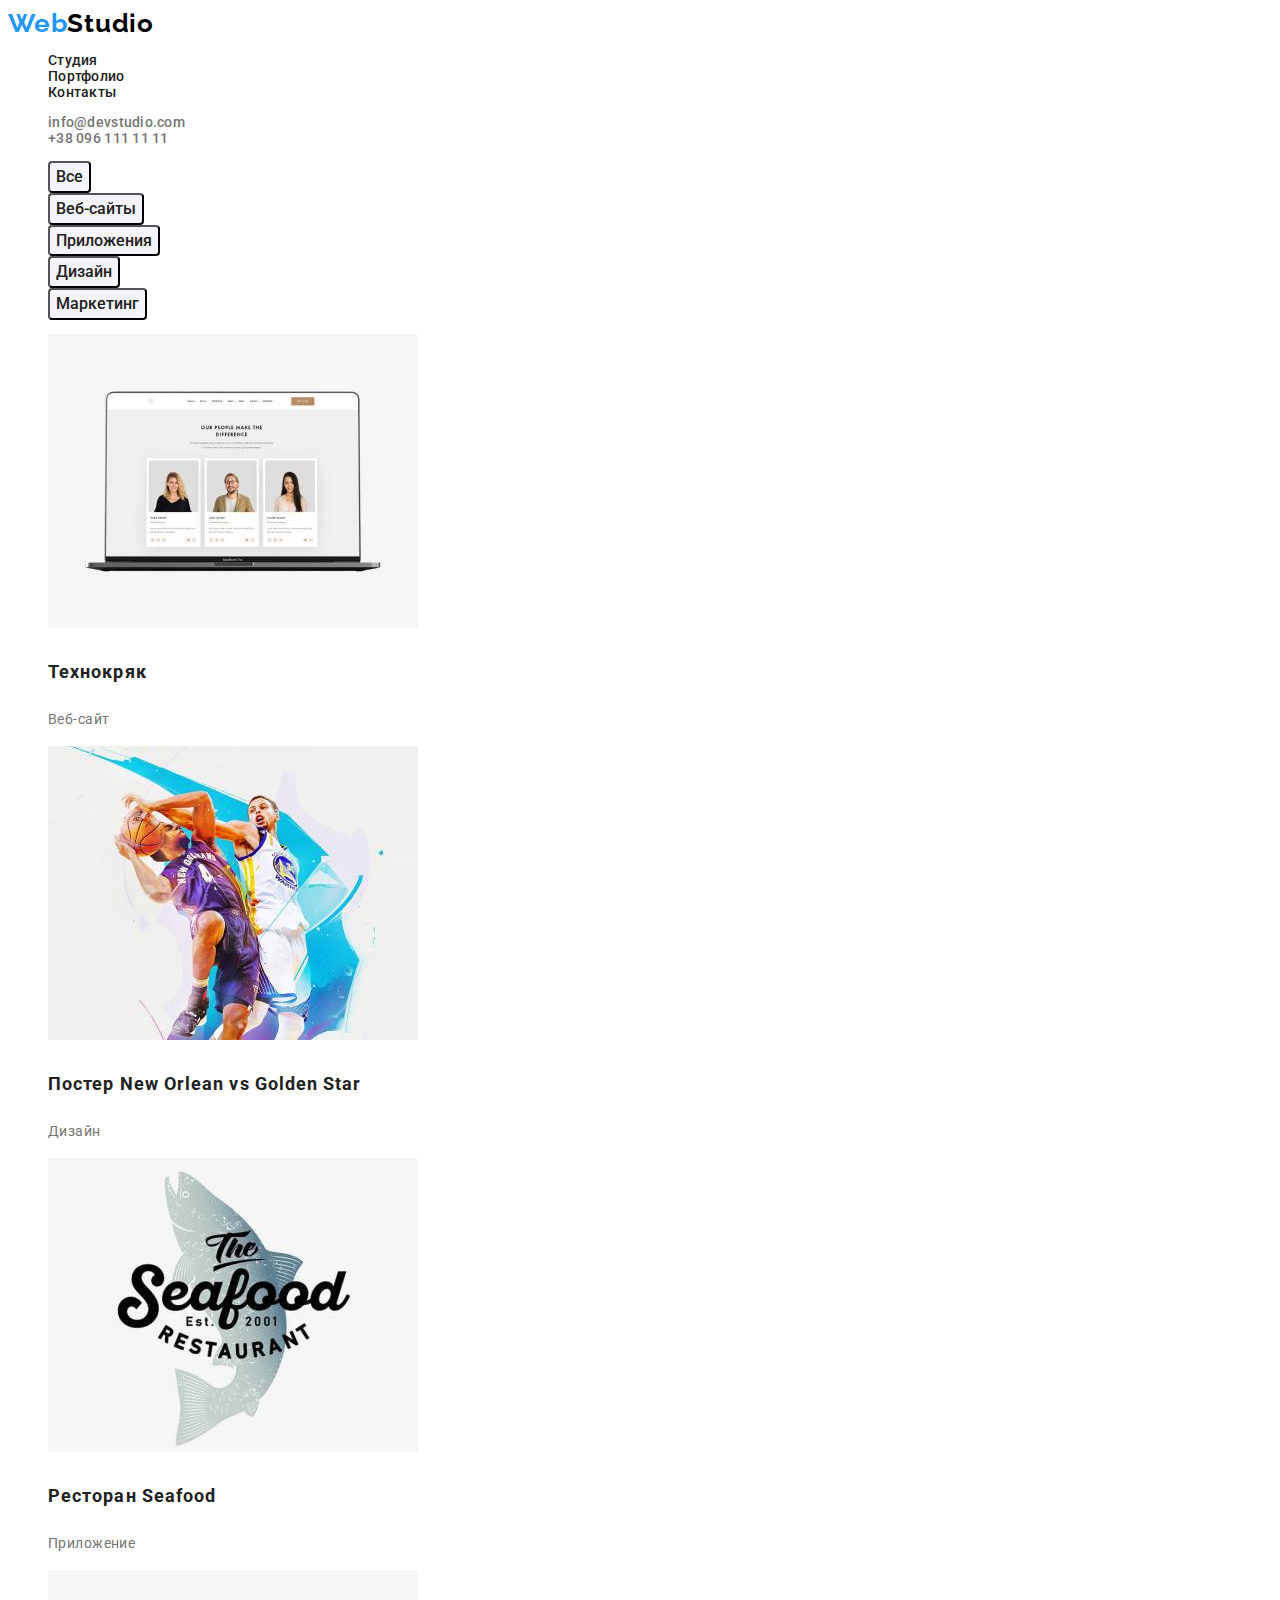
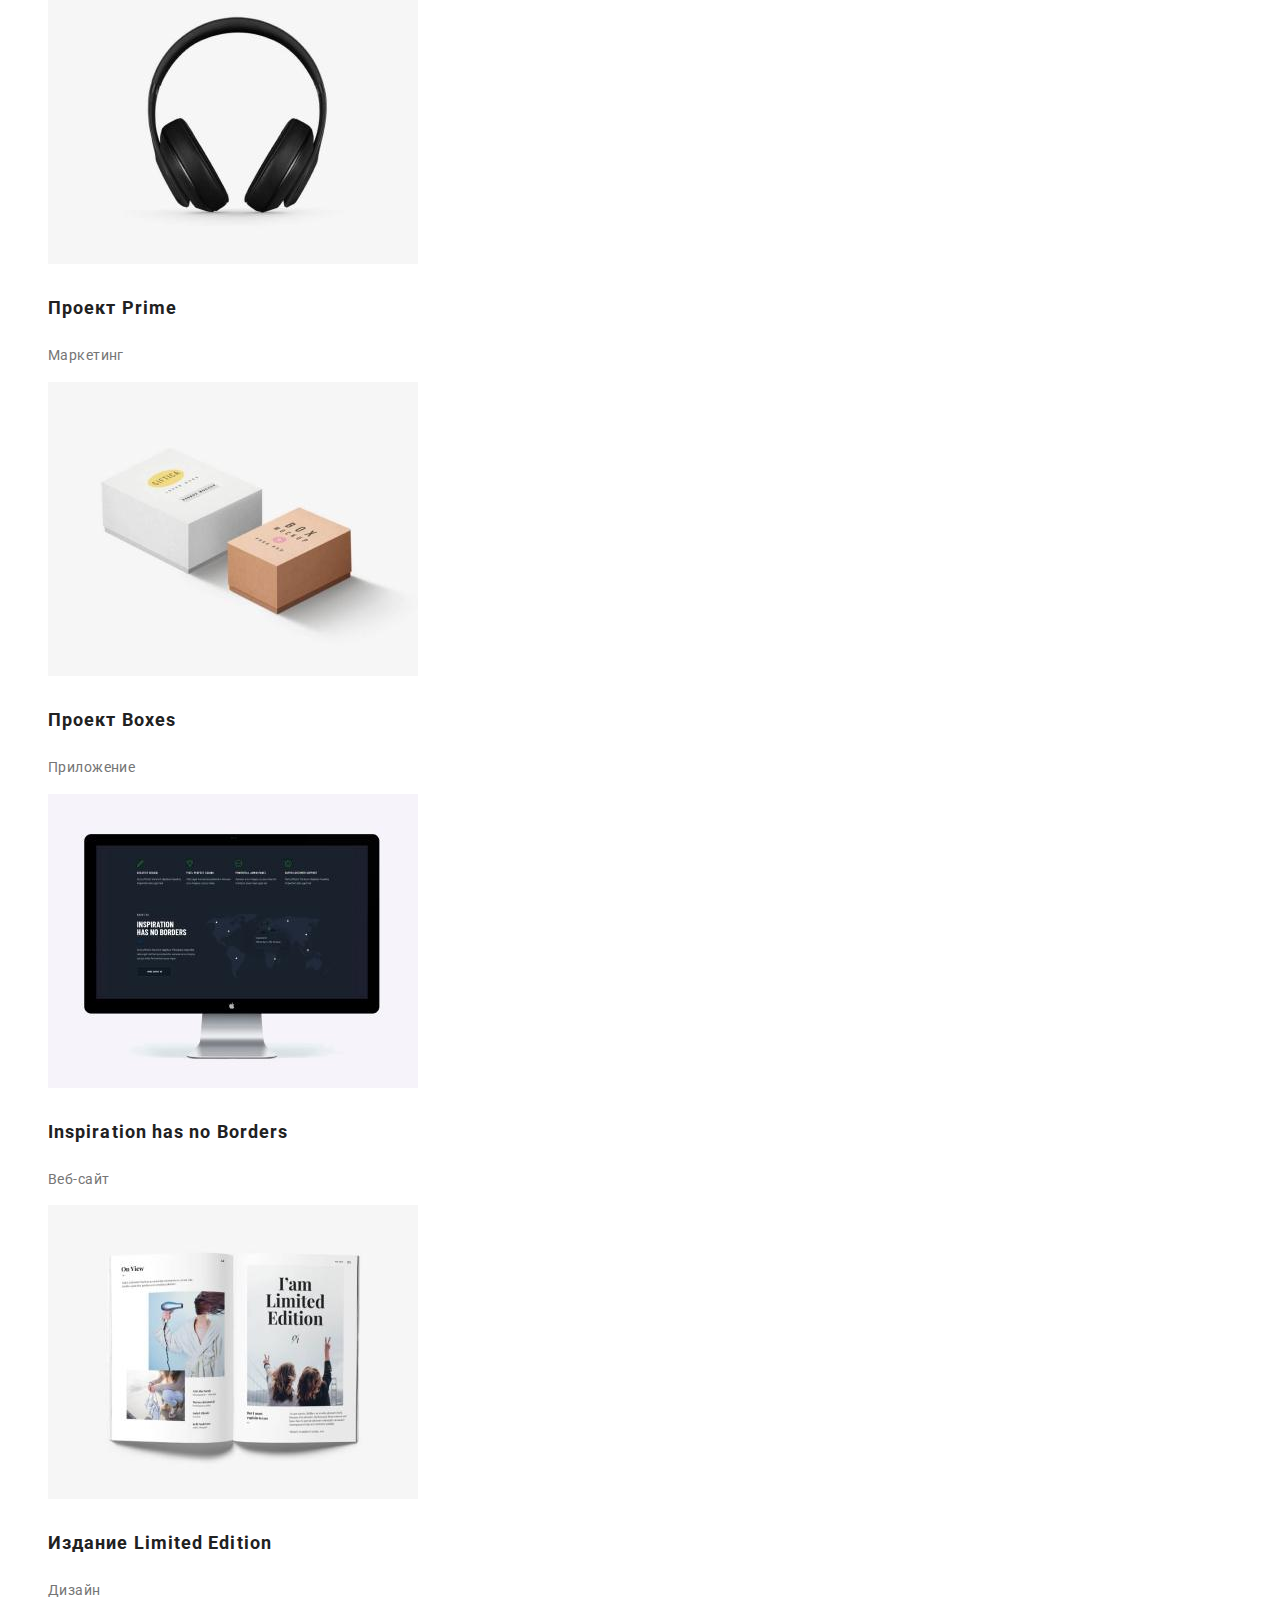
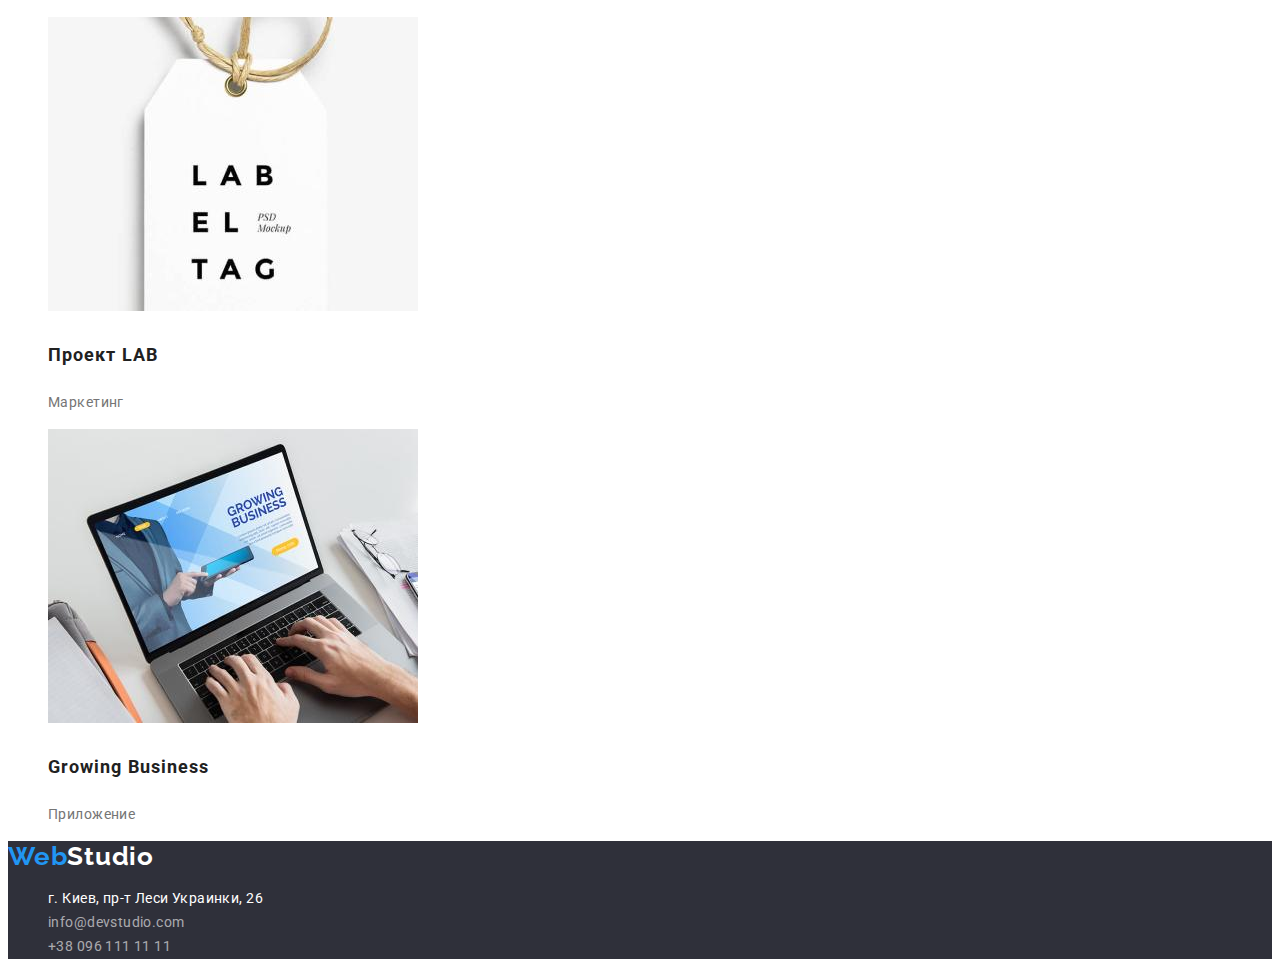
==== portfolio.html @ e0f0561f "optimization" ====
<!DOCTYPE html>
<html lang="ru">
  <head>
    <meta charset="UTF-8" />
    <meta http-equiv="X-UA-Compatible" content="IE=edge" />
    <meta name="viewport" content="width=device-width, initial-scale=1.0" />
    <title>Портфолио</title>
    <link rel="preconnect" href="https://fonts.googleapis.com" />
    <link rel="preconnect" href="https://fonts.gstatic.com" crossorigin />
    <link
      href="https://fonts.googleapis.com/css2?family=Raleway:wght@700&family=Roboto:wght@400;500;700;900&display=swap"
      rel="stylesheet"
    />
    <link rel="stylesheet" href="./css/style.css" />
  </head>
  <body>
    <!--Шапка сторінки-->
    <header class="header">
      <a class="logo link" href="./index.html">Web<span class="header-logo">Studio</span></a>
      <nav class="nav">
        <ul class="list site-nav">
          <li class=""><a class="link" href="./index.html">Студия</a></li>
          <li class=""><a class="link" href="./portfolio.html">Портфолио</a></li>
          <li class=""><a class="link" href="#contacts">Контакты</a></li>
        </ul>
      </nav>
      <ul class="list header-link">
        <li class="">
          <a
            class="link"
            href="mailto:info@devstudio.com"
            title="написать эмейл на info@devstudio.com>info@devstudio.com"
            >info@devstudio.com</a
          >
        </li>
        <li class="">
          <a class="link" href="tel:+380961111111" title="позвонить на +380961111111"
            >+38 096 111 11 11</a
          >
        </li>
      </ul>
    </header>

    <!-- Main  -->
    <main>
      <section class="portfolio">
        <h1 class="title">Портфолио</h1>
        <h2 class="title">Список работ</h2>
        <ul class="list">
          <li class="">
            <button class="filter-btn" type="button">Все</button>
          </li>
          <li class="">
            <button class="filter-btn" type="button">Веб-сайты</button>
          </li>
          <li class="">
            <button class="filter-btn" type="button">Приложения</button>
          </li>
          <li class="">
            <button class="filter-btn" type="button">Дизайн</button>
          </li>
          <li class="">
            <button class="filter-btn" type="button">Маркетинг</button>
          </li>
        </ul>
        <ul class="list portfolio-list">
          <li class="">
            <a class="link" href=""
              ><img
                class="portfolio-img"
                src="./images/portfolio-img/imgtechnocrack.jpg"
                alt="Фото веб сайта с 3 разработчиками"
                width="370"
                height="294"
              />
              <h3 class="subtitle">Технокряк</h3>
              <p class="">Веб-сайт</p>
            </a>
          </li>
          <li class="">
            <a class="link" href=""
              ><img
                class="portfolio-img"
                src="./images/portfolio-img/imggoldenStar.jpg"
                alt="Фото двух баскетболистов с мячом"
                width="370"
                height="294"
              />
              <h3 class="subtitle">Постер New Orlean vs Golden Star</h3>
              <p class="">Дизайн</p></a
            >
          </li>
          <li class="">
            <a class="link" href=""
              ><img
                class="portfolio-img"
                src="./images/portfolio-img/imgseafood.jpg"
                alt="Логотип ресторана Seafood, нарисована рыба"
                width="370"
                height="294"
              />
              <h3 class="subtitle">Ресторан Seafood</h3>
              <p class="">Приложение</p></a
            >
          </li>
          <li class="">
            <a class="link" href=""
              ><img
                class="portfolio-img"
                src="./images/portfolio-img/imgprime.jpg"
                alt="Фото наушников"
                width="370"
                height="294"
              />
              <h3 class="subtitle">Проект Prime</h3>
              <p class="">Маркетинг</p></a
            >
          </li>
          <li class="">
            <a class="link" href=""
              ><img
                class="portfolio-img"
                src="./images/portfolio-img/imgboxes.jpg"
                alt="Фото 2 бумажных коробок"
                width="370"
                height="294"
              />
              <h3 class="subtitle">Проект Boxes</h3>
              <p class="">Приложение</p></a
            >
          </li>
          <li class="">
            <a class="link" href=""
              ><img
                class="portfolio-img"
                src="./images/portfolio-img/imgnoborders.jpg"
                alt="Фото сайта с картой мира, с надписью Вдохновение без границ(с английского) "
                width="370"
                height="294"
              />
              <h3 class="subtitle">Inspiration has no Borders</h3>
              <p class="">Веб-сайт</p></a
            >
          </li>
          <li class="">
            <a class="link" href=""
              ><img
                class="portfolio-img"
                src="./images/portfolio-img/imglimedition.jpg"
                alt="Фото журнала с примером дизайна"
                width="370"
                height="294"
              />
              <h3 class="subtitle">Издание Limited Edition</h3>
              <p class="">Дизайн</p></a
            >
          </li>
          <li class="">
            <a class="link" href=""
              ><img
                class="portfolio-img"
                src="./images/portfolio-img/imglab.jpg"
                alt="Фото надписи Lab el Tab"
                width="370"
                height="294"
              />
              <h3 class="subtitle">Проект LAB</h3>
              <p class="">Маркетинг</p></a
            >
          </li>
          <li class="">
            <a class="link" href=""
              ><img
                class="portfolio-img"
                src="./images/portfolio-img/imggrowing.jpg"
                alt="Фото просмотра приложения на ноутбуке"
                width="370"
                height="294"
              />
              <h3 class="subtitle">Growing Business</h3>
              <p class="">Приложение</p></a
            >
          </li>
        </ul>
      </section>
    </main>
    <!-- Footer -->
    <footer class="footer">
      <a class="logo link" href="./index.html">Web<span class="footer-logo">Studio</span></a>
      <address class="address" id="contacts">
        <ul class="list">
          <li class="address-item">
            <a
              class="link address-link"
              href="https://goo.gl/maps/cNJtUJa9J2kEtoYp9"
              target="_blank"
              rel="noopener noreferrer"
              title="Ссылка на карты с адресом: г. Киев, пр-т Леси Украинки, 26"
              >г. Киев, пр-т Леси Украинки, 26</a
            >
          </li>
          <li class="address-item">
            <a
              class="link address-link"
              href="mailto:info@devstudio.com"
              title="написать эмейл на info@devstudio.com"
              >info@devstudio.com</a
            >
          </li>
          <li class="address-item address-link">
            <a class="link" href="tel:+380961111111" title="позвонить на +380961111111"
              >+38 096 111 11 11</a
            >
          </li>
        </ul>
      </address>
    </footer>
  </body>
</html>
---- css/style.css ----
/* Link Styles */
:root {
	/* Кольори */
	--primary-black: #212121;
	--primary-white: #FFFFFF;
	--dark-background: #2F303A;
	--transparent-white: rgba(255, 255, 255, 0.6);
	--accent: #2196F3;	
	--logo-bl: #000000;
	--page-grey: #757575;
	--main-font-family: "Roboto", sans-serif;
	--logo-font-family: "Raleway", sans-serif;
	--btn-hover: #188CE8;
	--flt-btn-bgc: #F5F4FA;


}



/* Global styles */
body {
	font-family: var(--main-font-family);
	font-size: 14px;
	line-height: 1.71;
	letter-spacing: 0.03em;
	color: var(--page-grey);
}

.site-nav .link {
	color: var(--primary-black);
}

.list {
	list-style: none;
}

.link {
	text-decoration: none;
	color: currentColor;
}

.logo {
	font-family: var(--logo-font-family);
	font-weight: 700;
	font-size: 26px;
	line-height: 1.19;
	letter-spacing: 0.03em;
	color: var(--accent);
}

.header {
	font-weight: 500;
	font-size: 14px;
	line-height: 1.14;
	letter-spacing: 0.02em;
}

.header-link .link {
	color: var(--page-grey);
}

.header .header-logo {
	color: var(--logo-bl);
}

.footer-logo {
	color: var(--primary-white);
}

.footer {
	background-color: var(--dark-background);
}

.address-link[target="_blank"] {
	color: var(--primary-white);
}


.address {
	font-style: inherit;
	color: var(--transparent-white);
}



/* Custom Styles */
.section-title {
	font-weight: 700;
	font-size: 36px;
	line-height: 1.17;
	text-align: center;
	letter-spacing: 0.03em;
	color: var(--primary-black);
}

/* index-page styles */

/* hero-section styles */
.hero-btn:hover,
.hero-btn:focus {
	color: var(--primary-white);
	background-color: var(--btn-hover);
}

.hero-btn {
	background-color: var(--accent);
	box-shadow: 0px 4px 4px rgba(0, 0, 0, 0.15);
	border-radius: 4px;
	color: var(--primary-white);
	font-family: inherit;
	font-weight: 700;
	font-size: 16px;
	line-height: 1.88;
	display: flex;
	align-items: center;
	text-align: center;
	letter-spacing: 0.06em;
	cursor: pointer;
}

.hero-title {
	font-weight: 900;
	font-size: 44px;
	line-height: 1.36;
	text-align: center;
	letter-spacing: 0.06em;
	text-transform: uppercase;
	color: var(--primary-white);
}

.hero {
	background-color: var(--dark-background);
}

/* features-section styles */
.features .section-title {
	display: none;
}

.features .title {
	font-weight: 700;
	font-size: 14px;
	text-transform: uppercase;
	color: var(--primary-black);
}

/* work-section styles */

/* team-section styles */
.team-item {
	text-align: center;

}

.team-title,
.team-text {
	font-size: 16px;
	line-height: 1.19;
}

.team-title {
	color: var(--primary-black);
	font-weight: 500;
}

/* Portfolio-page styles */
.portfolio .title{
	display: none;
}

.filter-btn {
	background-color: var(--flt-btn-bgc);
	color: var(--primary-black);
	font-family: inherit;
	font-weight: 500;
	font-size: 16px;
	line-height: 1.62;
	text-align: center;
	cursor: pointer;
	border-radius: 4px;
}

.filter-btn:hover,
.filter-btn:focus {
	background-color: var(--accent);
	color: var(--primary-white);
}


.portfolio-list .subtitle {
	font-weight: 700;
	font-size: 18px;
	line-height: 2;
	letter-spacing: 0.06em;
	color: var(--primary-black);

}

.portfolio-text {
	font-size: 16px;
	line-height: 1.88;
}

.site-nav .link:hover,
.site-nav .link:focus,
.header-link .link:hover,
.header-link .link:focus,
.address-link:hover,
.address-link:focus {
	color: var(--accent);
}
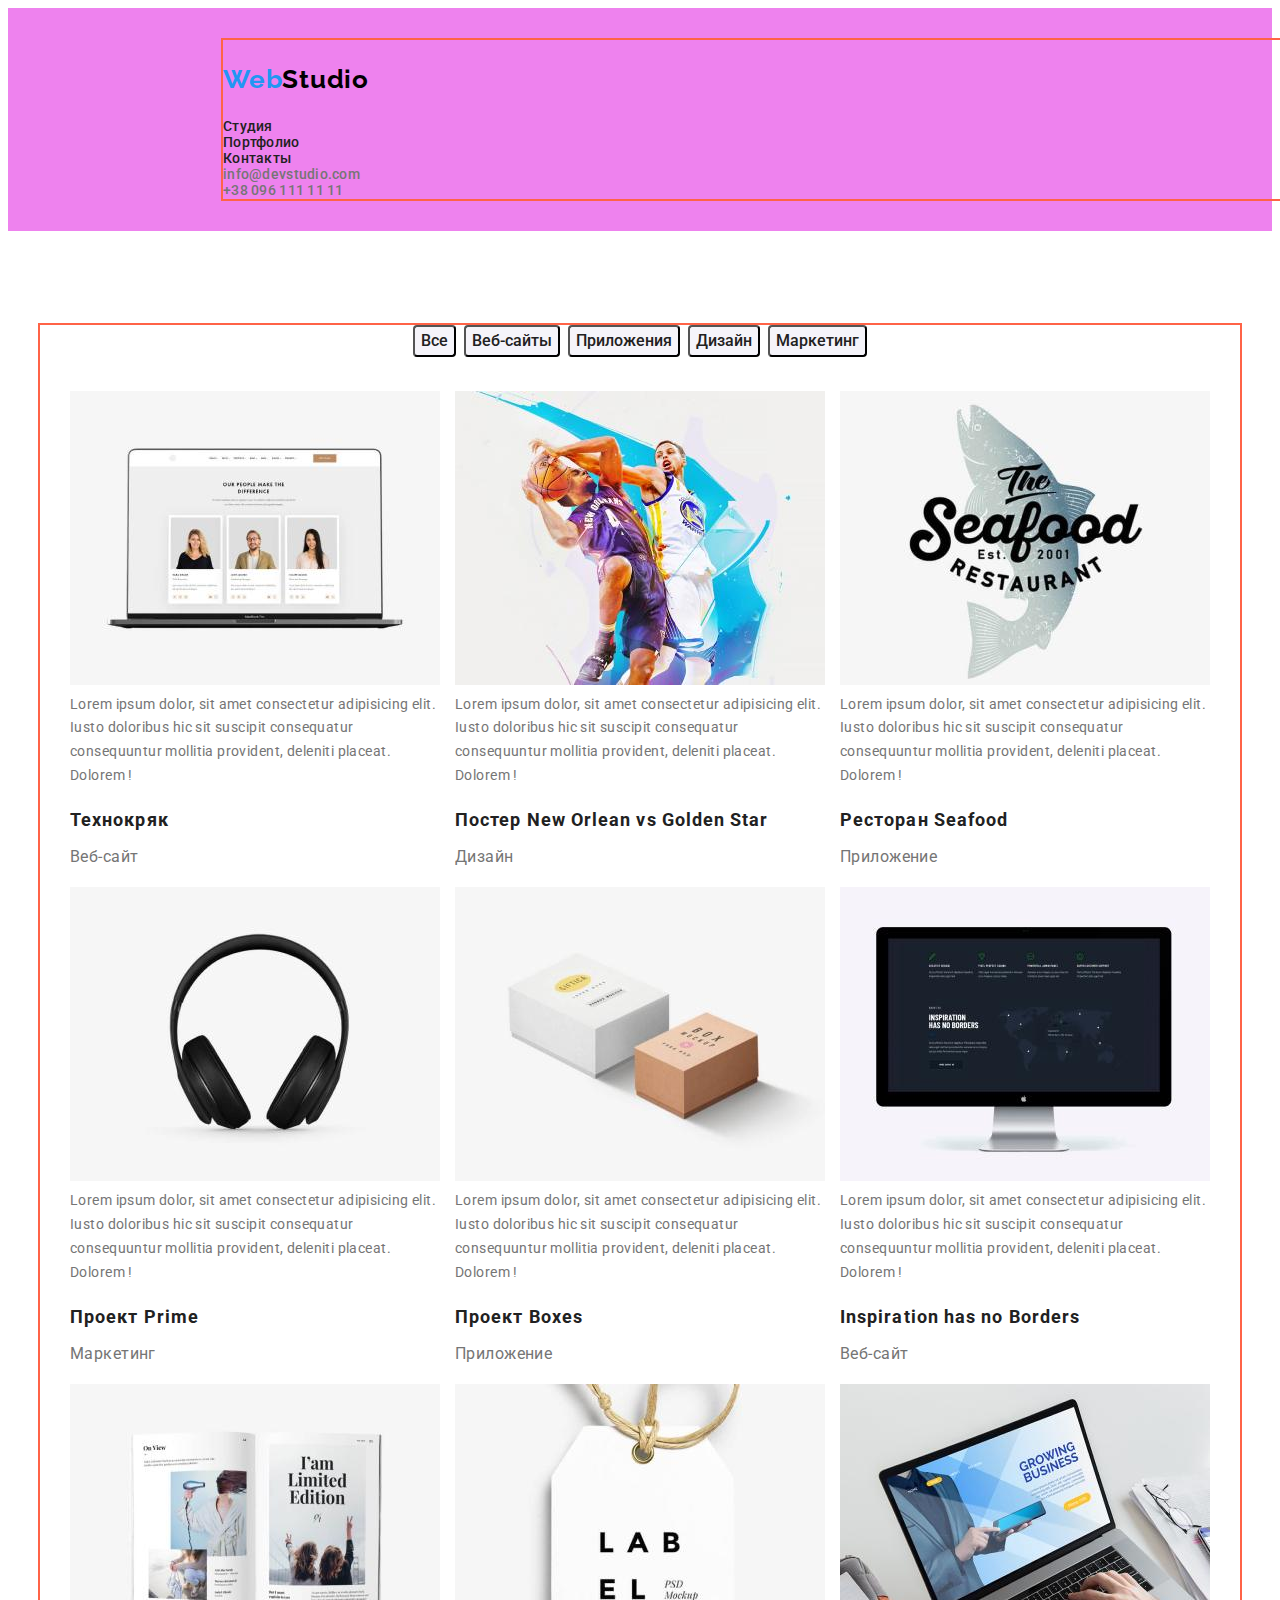
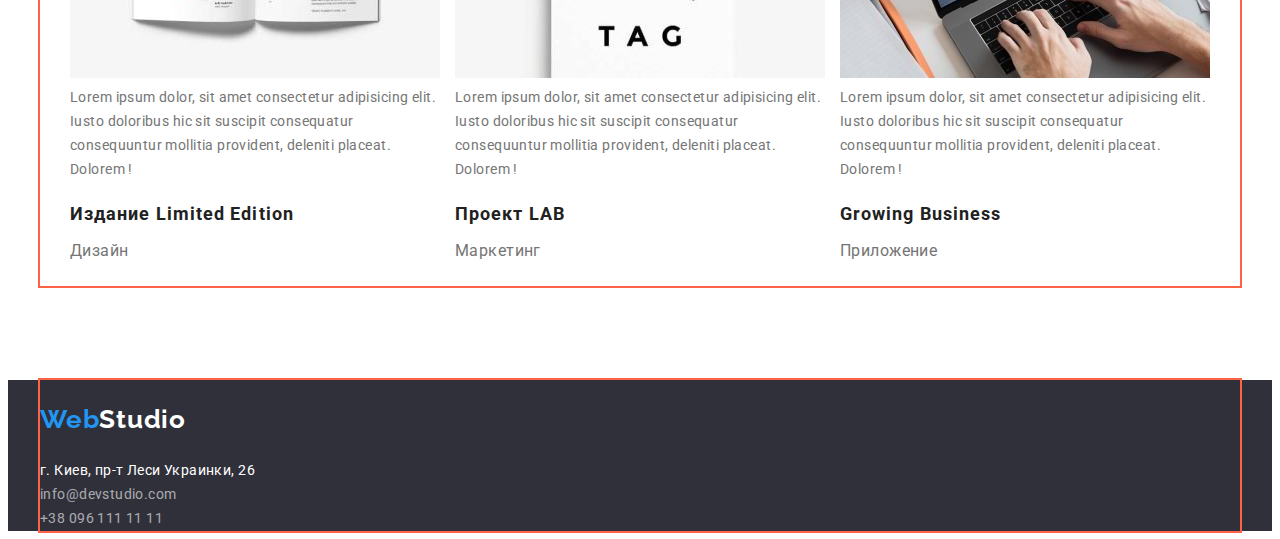
==== commit 3d14661e: "flex" ====
--- a/portfolio.html
+++ b/portfolio.html
@@ -11,210 +11,260 @@
       href="https://fonts.googleapis.com/css2?family=Raleway:wght@700&family=Roboto:wght@400;500;700;900&display=swap"
       rel="stylesheet"
     />
+    <!-- normalize -->
+    <link
+      rel="stylesheet"
+      href="https://cdnjs.cloudflare.com/ajax/libs/modern-normalize/1.1.0/modern-normalize.min.css"
+      integrity="sha512-wpPYUAdjBVSE4KJnH1VR1HeZfpl1ub8YT/NKx4PuQ5NmX2tKuGu6U/JRp5y+Y8XG2tV+wKQpNHVUX03MfMFn9Q=="
+      crossorigin="anonymous"
+      referrerpolicy="no-referrer"
+    />
+
     <link rel="stylesheet" href="./css/style.css" />
   </head>
   <body>
     <!--Шапка сторінки-->
     <header class="header">
-      <a class="logo link" href="./index.html">Web<span class="header-logo">Studio</span></a>
-      <nav class="nav">
-        <ul class="list site-nav">
-          <li class=""><a class="link" href="./index.html">Студия</a></li>
-          <li class=""><a class="link" href="./portfolio.html">Портфолио</a></li>
-          <li class=""><a class="link" href="#contacts">Контакты</a></li>
+      <div class="container">
+        <a class="logo link" href="./index.html">Web<span class="header-logo">Studio</span></a>
+        <nav class="nav">
+          <ul class="list site-nav">
+            <li class=""><a class="link" href="./index.html">Студия</a></li>
+            <li class=""><a class="link" href="./portfolio.html">Портфолио</a></li>
+            <li class=""><a class="link" href="#contacts">Контакты</a></li>
+          </ul>
+        </nav>
+        <ul class="list header-link">
+          <li class="">
+            <a
+              class="link"
+              href="mailto:info@devstudio.com"
+              title="написать эмейл на info@devstudio.com>info@devstudio.com"
+              >info@devstudio.com</a
+            >
+          </li>
+          <li class="">
+            <a class="link" href="tel:+380961111111" title="позвонить на +380961111111"
+              >+38 096 111 11 11</a
+            >
+          </li>
         </ul>
-      </nav>
-      <ul class="list header-link">
-        <li class="">
-          <a
-            class="link"
-            href="mailto:info@devstudio.com"
-            title="написать эмейл на info@devstudio.com>info@devstudio.com"
-            >info@devstudio.com</a
-          >
-        </li>
-        <li class="">
-          <a class="link" href="tel:+380961111111" title="позвонить на +380961111111"
-            >+38 096 111 11 11</a
-          >
-        </li>
-      </ul>
+      </div>
     </header>
 
     <!-- Main  -->
     <main>
       <section class="portfolio">
-        <h1 class="title">Портфолио</h1>
-        <h2 class="title">Список работ</h2>
-        <ul class="list">
-          <li class="">
-            <button class="filter-btn" type="button">Все</button>
-          </li>
-          <li class="">
-            <button class="filter-btn" type="button">Веб-сайты</button>
-          </li>
-          <li class="">
-            <button class="filter-btn" type="button">Приложения</button>
-          </li>
-          <li class="">
-            <button class="filter-btn" type="button">Дизайн</button>
-          </li>
-          <li class="">
-            <button class="filter-btn" type="button">Маркетинг</button>
-          </li>
-        </ul>
-        <ul class="list portfolio-list">
-          <li class="">
-            <a class="link" href=""
-              ><img
-                class="portfolio-img"
-                src="./images/portfolio-img/imgtechnocrack.jpg"
-                alt="Фото веб сайта с 3 разработчиками"
-                width="370"
-                height="294"
-              />
-              <h3 class="subtitle">Технокряк</h3>
-              <p class="">Веб-сайт</p>
-            </a>
-          </li>
-          <li class="">
-            <a class="link" href=""
-              ><img
-                class="portfolio-img"
-                src="./images/portfolio-img/imggoldenStar.jpg"
-                alt="Фото двух баскетболистов с мячом"
-                width="370"
-                height="294"
-              />
-              <h3 class="subtitle">Постер New Orlean vs Golden Star</h3>
-              <p class="">Дизайн</p></a
-            >
-          </li>
-          <li class="">
-            <a class="link" href=""
-              ><img
-                class="portfolio-img"
-                src="./images/portfolio-img/imgseafood.jpg"
-                alt="Логотип ресторана Seafood, нарисована рыба"
-                width="370"
-                height="294"
-              />
-              <h3 class="subtitle">Ресторан Seafood</h3>
-              <p class="">Приложение</p></a
-            >
-          </li>
-          <li class="">
-            <a class="link" href=""
-              ><img
-                class="portfolio-img"
-                src="./images/portfolio-img/imgprime.jpg"
-                alt="Фото наушников"
-                width="370"
-                height="294"
-              />
-              <h3 class="subtitle">Проект Prime</h3>
-              <p class="">Маркетинг</p></a
-            >
-          </li>
-          <li class="">
-            <a class="link" href=""
-              ><img
-                class="portfolio-img"
-                src="./images/portfolio-img/imgboxes.jpg"
-                alt="Фото 2 бумажных коробок"
-                width="370"
-                height="294"
-              />
-              <h3 class="subtitle">Проект Boxes</h3>
-              <p class="">Приложение</p></a
-            >
-          </li>
-          <li class="">
-            <a class="link" href=""
-              ><img
-                class="portfolio-img"
-                src="./images/portfolio-img/imgnoborders.jpg"
-                alt="Фото сайта с картой мира, с надписью Вдохновение без границ(с английского) "
-                width="370"
-                height="294"
-              />
-              <h3 class="subtitle">Inspiration has no Borders</h3>
-              <p class="">Веб-сайт</p></a
-            >
-          </li>
-          <li class="">
-            <a class="link" href=""
-              ><img
-                class="portfolio-img"
-                src="./images/portfolio-img/imglimedition.jpg"
-                alt="Фото журнала с примером дизайна"
-                width="370"
-                height="294"
-              />
-              <h3 class="subtitle">Издание Limited Edition</h3>
-              <p class="">Дизайн</p></a
-            >
-          </li>
-          <li class="">
-            <a class="link" href=""
-              ><img
-                class="portfolio-img"
-                src="./images/portfolio-img/imglab.jpg"
-                alt="Фото надписи Lab el Tab"
-                width="370"
-                height="294"
-              />
-              <h3 class="subtitle">Проект LAB</h3>
-              <p class="">Маркетинг</p></a
-            >
-          </li>
-          <li class="">
-            <a class="link" href=""
-              ><img
-                class="portfolio-img"
-                src="./images/portfolio-img/imggrowing.jpg"
-                alt="Фото просмотра приложения на ноутбуке"
-                width="370"
-                height="294"
-              />
-              <h3 class="subtitle">Growing Business</h3>
-              <p class="">Приложение</p></a
-            >
-          </li>
-        </ul>
+        <div class="container">
+          <h1 class="title visually-hidden">Портфолио</h1>
+          <h2 class="title visually-hidden">Список работ</h2>
+          <ul class="list filter-list">
+            <li class="">
+              <button class="filter-btn" type="button">Все</button>
+            </li>
+            <li class="">
+              <button class="filter-btn" type="button">Веб-сайты</button>
+            </li>
+            <li class="">
+              <button class="filter-btn" type="button">Приложения</button>
+            </li>
+            <li class="">
+              <button class="filter-btn" type="button">Дизайн</button>
+            </li>
+            <li class="">
+              <button class="filter-btn" type="button">Маркетинг</button>
+            </li>
+          </ul>
+          <ul class="list portfolio-list">
+            <li class="">
+              <a class="link" href=""
+                ><img
+                  class="portfolio-img"
+                  src="./images/portfolio-img/imgtechnocrack.jpg"
+                  alt="Фото веб сайта с 3 разработчиками"
+                  width="370"
+                  height="294"
+                />
+                <p class="hover-text">
+                  Lorem ipsum dolor, sit amet consectetur adipisicing elit. Iusto doloribus hic sit
+                  suscipit consequatur consequuntur mollitia provident, deleniti placeat. Dolorem !
+                </p>
+                <h3 class="subtitle">Технокряк</h3>
+                <p class="work-names">Веб-сайт</p>
+              </a>
+            </li>
+            <li class="">
+              <a class="link" href=""
+                ><img
+                  class="portfolio-img"
+                  src="./images/portfolio-img/imggoldenStar.jpg"
+                  alt="Фото двух баскетболистов с мячом"
+                  width="370"
+                  height="294"
+                />
+                <p class="hover-text">
+                  Lorem ipsum dolor, sit amet consectetur adipisicing elit. Iusto doloribus hic sit
+                  suscipit consequatur consequuntur mollitia provident, deleniti placeat. Dolorem !
+                </p>
+                <h3 class="subtitle">Постер New Orlean vs Golden Star</h3>
+                <p class="work-names">Дизайн</p>
+              </a>
+            </li>
+            <li class="">
+              <a class="link" href=""
+                ><img
+                  class="portfolio-img"
+                  src="./images/portfolio-img/imgseafood.jpg"
+                  alt="Логотип ресторана Seafood, нарисована рыба"
+                  width="370"
+                  height="294"
+                />
+                <p class="hover-text">
+                  Lorem ipsum dolor, sit amet consectetur adipisicing elit. Iusto doloribus hic sit
+                  suscipit consequatur consequuntur mollitia provident, deleniti placeat. Dolorem !
+                </p>
+                <h3 class="subtitle">Ресторан Seafood</h3>
+                <p class="work-names">Приложение</p>
+              </a>
+            </li>
+            <li class="">
+              <a class="link" href=""
+                ><img
+                  class="portfolio-img"
+                  src="./images/portfolio-img/imgprime.jpg"
+                  alt="Фото наушников"
+                  width="370"
+                  height="294"
+                />
+                <p class="hover-text">
+                  Lorem ipsum dolor, sit amet consectetur adipisicing elit. Iusto doloribus hic sit
+                  suscipit consequatur consequuntur mollitia provident, deleniti placeat. Dolorem !
+                </p>
+                <h3 class="subtitle">Проект Prime</h3>
+                <p class="work-names">Маркетинг</p>
+              </a>
+            </li>
+            <li class="">
+              <a class="link" href=""
+                ><img
+                  class="portfolio-img"
+                  src="./images/portfolio-img/imgboxes.jpg"
+                  alt="Фото 2 бумажных коробок"
+                  width="370"
+                  height="294"
+                />
+                <p class="hover-text">
+                  Lorem ipsum dolor, sit amet consectetur adipisicing elit. Iusto doloribus hic sit
+                  suscipit consequatur consequuntur mollitia provident, deleniti placeat. Dolorem !
+                </p>
+                <h3 class="subtitle">Проект Boxes</h3>
+                <p class="work-names">Приложение</p>
+              </a>
+            </li>
+            <li class="">
+              <a class="link" href=""
+                ><img
+                  class="portfolio-img"
+                  src="./images/portfolio-img/imgnoborders.jpg"
+                  alt="Фото сайта с картой мира, с надписью Вдохновение без границ(с английского) "
+                  width="370"
+                  height="294"
+                />
+                <p class="hover-text">
+                  Lorem ipsum dolor, sit amet consectetur adipisicing elit. Iusto doloribus hic sit
+                  suscipit consequatur consequuntur mollitia provident, deleniti placeat. Dolorem !
+                </p>
+                <h3 class="subtitle">Inspiration has no Borders</h3>
+                <p class="work-names">Веб-сайт</p>
+              </a>
+            </li>
+            <li class="">
+              <a class="link" href=""
+                ><img
+                  class="portfolio-img"
+                  src="./images/portfolio-img/imglimedition.jpg"
+                  alt="Фото журнала с примером дизайна"
+                  width="370"
+                  height="294"
+                />
+                <p class="hover-text">
+                  Lorem ipsum dolor, sit amet consectetur adipisicing elit. Iusto doloribus hic sit
+                  suscipit consequatur consequuntur mollitia provident, deleniti placeat. Dolorem !
+                </p>
+                <h3 class="subtitle">Издание Limited Edition</h3>
+                <p class="work-names">Дизайн</p>
+              </a>
+            </li>
+            <li class="">
+              <a class="link" href=""
+                ><img
+                  class="portfolio-img"
+                  src="./images/portfolio-img/imglab.jpg"
+                  alt="Фото надписи Lab el Tab"
+                  width="370"
+                  height="294"
+                />
+                <p class="hover-text">
+                  Lorem ipsum dolor, sit amet consectetur adipisicing elit. Iusto doloribus hic sit
+                  suscipit consequatur consequuntur mollitia provident, deleniti placeat. Dolorem !
+                </p>
+                <h3 class="subtitle">Проект LAB</h3>
+                <p class="work-names">Маркетинг</p>
+              </a>
+            </li>
+            <li class="">
+              <a class="link" href=""
+                ><img
+                  class="portfolio-img"
+                  src="./images/portfolio-img/imggrowing.jpg"
+                  alt="Фото просмотра приложения на ноутбуке"
+                  width="370"
+                  height="294"
+                />
+                <p class="hover-text">
+                  Lorem ipsum dolor, sit amet consectetur adipisicing elit. Iusto doloribus hic sit
+                  suscipit consequatur consequuntur mollitia provident, deleniti placeat. Dolorem !
+                </p>
+                <h3 class="subtitle">Growing Business</h3>
+                <p class="work-names">Приложение</p>
+              </a>
+            </li>
+          </ul>
+        </div>
       </section>
     </main>
     <!-- Footer -->
     <footer class="footer">
-      <a class="logo link" href="./index.html">Web<span class="footer-logo">Studio</span></a>
-      <address class="address" id="contacts">
-        <ul class="list">
-          <li class="address-item">
-            <a
-              class="link address-link"
-              href="https://goo.gl/maps/cNJtUJa9J2kEtoYp9"
-              target="_blank"
-              rel="noopener noreferrer"
-              title="Ссылка на карты с адресом: г. Киев, пр-т Леси Украинки, 26"
-              >г. Киев, пр-т Леси Украинки, 26</a
-            >
-          </li>
-          <li class="address-item">
-            <a
-              class="link address-link"
-              href="mailto:info@devstudio.com"
-              title="написать эмейл на info@devstudio.com"
-              >info@devstudio.com</a
-            >
-          </li>
-          <li class="address-item address-link">
-            <a class="link" href="tel:+380961111111" title="позвонить на +380961111111"
-              >+38 096 111 11 11</a
-            >
-          </li>
-        </ul>
-      </address>
+      <div class="container">
+        <a class="logo link" href="./index.html">Web<span class="footer-logo">Studio</span></a>
+        <address class="address" id="contacts">
+          <ul class="list">
+            <li class="address-item">
+              <a
+                class="link address-link"
+                href="https://goo.gl/maps/cNJtUJa9J2kEtoYp9"
+                target="_blank"
+                rel="noopener noreferrer"
+                title="Ссылка на карты с адресом: г. Киев, пр-т Леси Украинки, 26"
+                >г. Киев, пр-т Леси Украинки, 26</a
+              >
+            </li>
+            <li class="address-item">
+              <a
+                class="link address-link"
+                href="mailto:info@devstudio.com"
+                title="написать эмейл на info@devstudio.com"
+                >info@devstudio.com</a
+              >
+            </li>
+            <li class="address-item address-link">
+              <a class="link" href="tel:+380961111111" title="позвонить на +380961111111"
+                >+38 096 111 11 11</a
+              >
+            </li>
+          </ul>
+        </address>
+      </div>
     </footer>
   </body>
 </html>
-
--- a/css/style.css
+++ b/css/style.css
@@ -5,18 +5,29 @@
 	--primary-white: #FFFFFF;
 	--dark-background: #2F303A;
 	--transparent-white: rgba(255, 255, 255, 0.6);
-	--accent: #2196F3;	
+	--accent: #2196F3;
 	--logo-bl: #000000;
 	--page-grey: #757575;
 	--main-font-family: "Roboto", sans-serif;
 	--logo-font-family: "Raleway", sans-serif;
 	--btn-hover: #188CE8;
-	--flt-btn-bgc: #F5F4FA;
-
-
-}
-
-
+	--light-grey-bgc: #F5F4FA;
+}
+
+/* visually-hidden */
+
+.visually-hidden {
+	position: absolute;
+	white-space: nowrap;
+	width: 1px;
+	height: 1px;
+	overflow: hidden;
+	border: 0;
+	padding: 0;
+	clip: rect(0 0 0 0);
+	clip-path: inset(50%);
+	margin: -1px;
+}
 
 /* Global styles */
 body {
@@ -27,11 +38,18 @@
 	color: var(--page-grey);
 }
 
+::selection {
+	background-color: var(--accent);
+	color: #FFFFFF;
+}
+
 .site-nav .link {
 	color: var(--primary-black);
 }
 
 .list {
+	margin: 0;
+	padding: 0;
 	list-style: none;
 }
 
@@ -41,6 +59,9 @@
 }
 
 .logo {
+	display: inline-block;
+	padding-top: 24px;
+	padding-bottom: 24px;
 	font-family: var(--logo-font-family);
 	font-weight: 700;
 	font-size: 26px;
@@ -50,13 +71,21 @@
 }
 
 .header {
+	background-color: violet;
+	padding: 32px 215px;
 	font-weight: 500;
 	font-size: 14px;
 	line-height: 1.14;
 	letter-spacing: 0.02em;
+
+}
+
+.header .link {
+	display: inline-block;
 }
 
 .header-link .link {
+
 	color: var(--page-grey);
 }
 
@@ -103,7 +132,17 @@
 	background-color: var(--btn-hover);
 }
 
+.container {
+	width: 1200px;
+	margin-left: auto;
+	margin-right: auto;
+	outline: 2px solid tomato;
+}
+
 .hero-btn {
+	margin-top: 0;
+	margin-left: auto;
+	margin-right: auto;
 	background-color: var(--accent);
 	box-shadow: 0px 4px 4px rgba(0, 0, 0, 0.15);
 	border-radius: 4px;
@@ -119,7 +158,17 @@
 	cursor: pointer;
 }
 
+.hero {
+	margin-top: 0;
+	margin-bottom: 0;
+	text-align: center;
+	background-color: var(--dark-background);
+}
+
 .hero-title {
+	display: inline-block;
+	margin: 0 452px;
+	margin-bottom: 30px;
 	font-weight: 900;
 	font-size: 44px;
 	line-height: 1.36;
@@ -129,48 +178,137 @@
 	color: var(--primary-white);
 }
 
-.hero {
-	background-color: var(--dark-background);
-}
+
 
 /* features-section styles */
 .features .section-title {
-	display: none;
+	margin-top: 0;
+	margin-bottom: 67px;
+
+}
+
+.features {
+	background: green;
+	padding-top: 100px;
+	padding-bottom: 87px;
 }
 
 .features .title {
+	margin-top: 0;
+	margin-bottom: 10px;
 	font-weight: 700;
 	font-size: 14px;
 	text-transform: uppercase;
 	color: var(--primary-black);
 }
 
+.features p {
+	margin-top: 0;
+	margin-bottom: 87px;
+
+
+}
+
+.features p:last-child {
+	margin-bottom: 0;
+}
+
 /* work-section styles */
+.work {
+	background-color: yellow;
+	padding-bottom: 94;
+	margin-top: 0;
+	margin-bottom: 0;
+}
+
+.work .section-title {
+	display: inline;
+	margin-top: 0;
+	margin-bottom: 50px;
+}
+
+.work .list {
+	display: flex;
+	flex-direction: row;
+}
+
+.work .list-item {
+	margin-bottom: 94px;
+	margin-left: auto;
+	margin-right: auto;
+}
+
+.work .list-item:last-child {
+	margin-bottom: 0;
+}
 
 /* team-section styles */
+.team {
+	padding-top: 94px;
+	padding-bottom: 94px;
+	background-color: var(--light-grey-bgc);
+}
+
 .team-item {
 	text-align: center;
 
 }
 
+.team .list {
+	display: flex;
+	flex-direction: row;
+
+}
+
+.team .section-title {
+	margin-top: 0;
+	margin-bottom: 50px;
+}
+
 .team-title,
-.team-text {
+.team-text,
+.team-img {
+	margin-top: 0;
 	font-size: 16px;
 	line-height: 1.19;
 }
 
+.team-item {
+	margin-left: auto;
+	margin-right: auto;
+}
+
+.team-text {
+	margin-bottom: 30px;
+}
+
 .team-title {
 	color: var(--primary-black);
 	font-weight: 500;
 }
 
 /* Portfolio-page styles */
-.portfolio .title{
-	display: none;
+.portfolio {
+	padding-top: 94px;
+	padding-bottom: 94px;
+	text-align: left;
+}
+
+justify-content: space-between;
+}
+
+.portfolio-list .work-names {
+	margin-top: 0;
+	margin-bottom: 20px;
+}
+
+.portfolio-list .subtitle {
+	margin-top: 0;
+	margin-bottom: 4px;
 }
 
 .filter-btn {
-	background-color: var(--flt-btn-bgc);
+	background-color: var(--light-grey-bgc);
 	color: var(--primary-black);
 	font-family: inherit;
 	font-weight: 500;
@@ -181,6 +319,29 @@
 	border-radius: 4px;
 }
 
+.hover-text {
+	max-width: 370px;
+	margin-top: 0;
+}
+
+.filter-list {
+	display: flex;
+	flex-direction: row;
+	align-items: center;
+	gap: 8px;
+	justify-content: center;
+	margin-bottom: 34px;
+}
+
+.portfolio-list {
+	display: flex;
+	flex-wrap: wrap;
+	align-items: center;
+	justify-content: center;
+	gap: 15px;
+	padding-bottom: 20px;
+}
+
 .filter-btn:hover,
 .filter-btn:focus {
 	background-color: var(--accent);
@@ -197,9 +358,11 @@
 
 }
 
-.portfolio-text {
+.portfolio-list .work-names {
 	font-size: 16px;
 	line-height: 1.88;
+	margin-top: 0;
+	margin-bottom: 0;
 }
 
 .site-nav .link:hover,
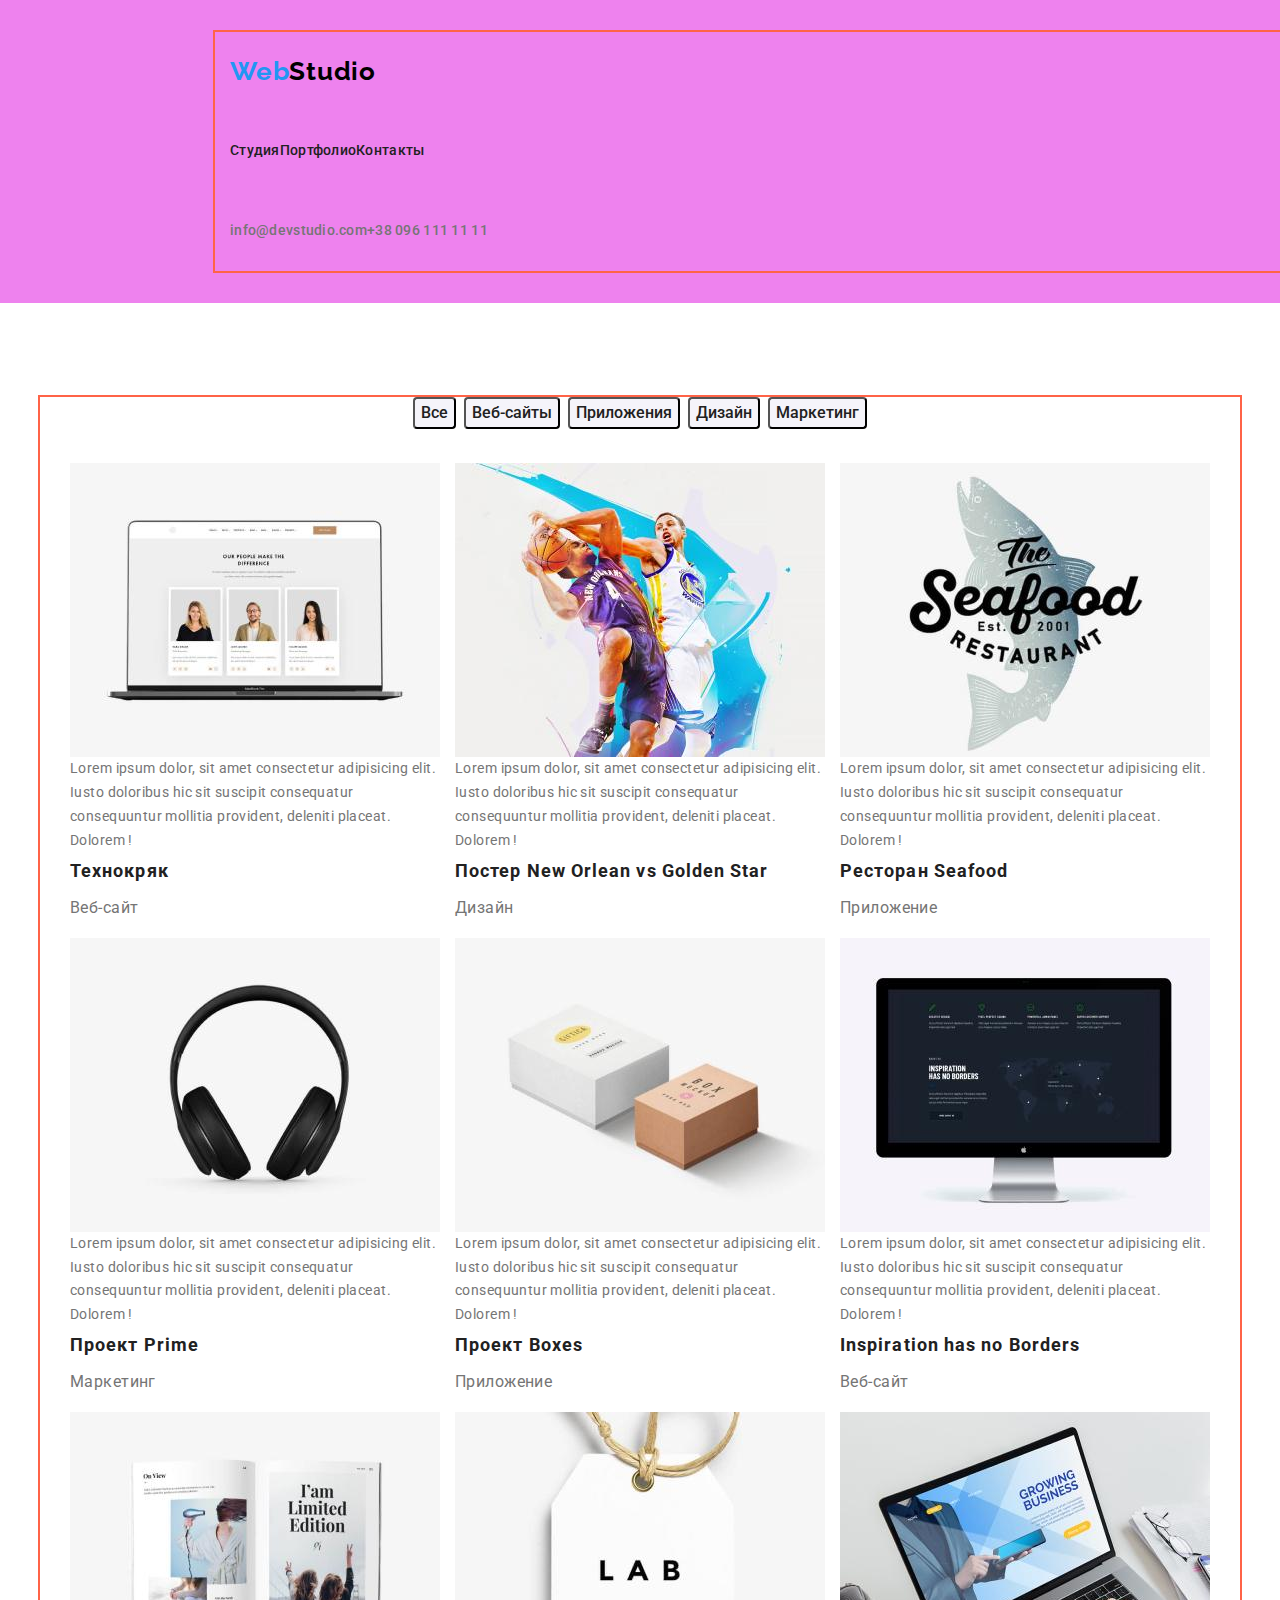
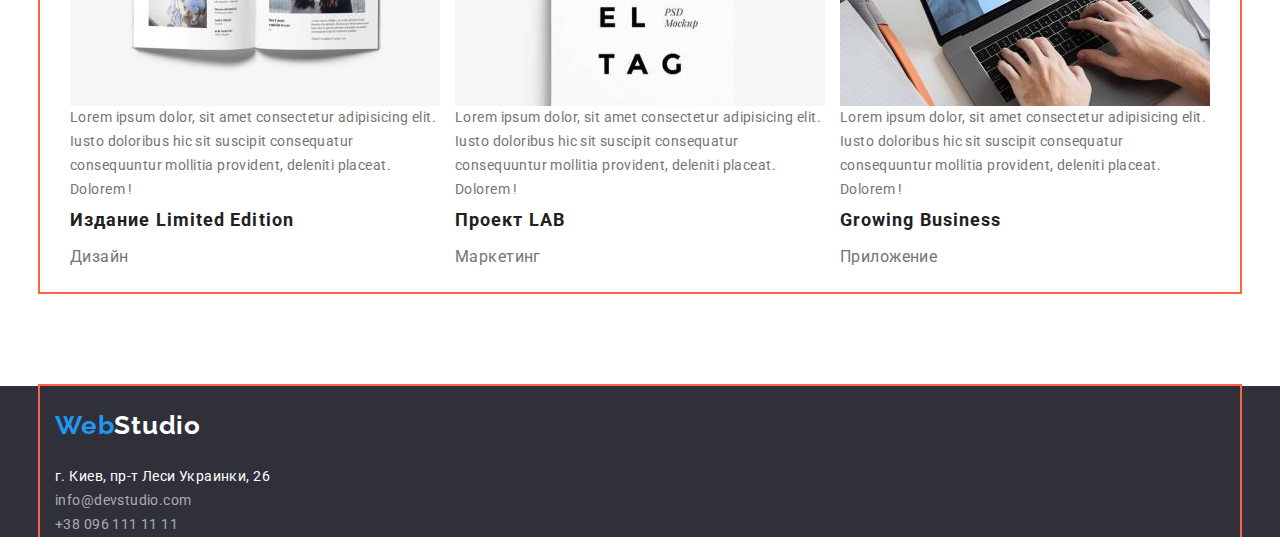
==== commit c8e68457: "header flex" ====
--- a/portfolio.html
+++ b/portfolio.html
@@ -5,6 +5,10 @@
     <meta http-equiv="X-UA-Compatible" content="IE=edge" />
     <meta name="viewport" content="width=device-width, initial-scale=1.0" />
     <title>Портфолио</title>
+    <link
+      rel="stylesheet"
+      href="https://cdnjs.cloudflare.com/ajax/libs/modern-normalize/1.1.0/modern-normalize.min.css"
+    />
     <link rel="preconnect" href="https://fonts.googleapis.com" />
     <link rel="preconnect" href="https://fonts.gstatic.com" crossorigin />
     <link
--- a/css/style.css
+++ b/css/style.css
@@ -43,9 +43,7 @@
 	color: #FFFFFF;
 }
 
-.site-nav .link {
-	color: var(--primary-black);
-}
+
 
 .list {
 	margin: 0;
@@ -53,21 +51,34 @@
 	list-style: none;
 }
 
+/* reset styles */
+h1,
+h2,
+h3,
+h4,
+h5,
+h6,
+p {
+	margin: 0;
+}
+
+img {
+	display: block;
+}
+
 .link {
 	text-decoration: none;
 	color: currentColor;
 }
 
-.logo {
-	display: inline-block;
-	padding-top: 24px;
-	padding-bottom: 24px;
-	font-family: var(--logo-font-family);
-	font-weight: 700;
-	font-size: 26px;
-	line-height: 1.19;
-	letter-spacing: 0.03em;
-	color: var(--accent);
+
+.container {
+	width: 1200px;
+	margin-left: auto;
+	margin-right: auto;
+	padding-left: 15px;
+	padding-right: 15px;
+	outline: 2px solid tomato;
 }
 
 .header {
@@ -80,19 +91,74 @@
 
 }
 
-.header .link {
+.logo {
+	margin-right: 93px;
 	display: inline-block;
-}
+	padding-top: 24px;
+	padding-bottom: 24px;
+	color: var(--accent);
+
+	font-family: var(--logo-font-family);
+	font-weight: 700;
+	font-size: 26px;
+	line-height: 1.19;
+	letter-spacing: 0.03em;
+}
+
+.header-logo {
+	color: var(--logo-bl);
+}
+
+
+.site-nav .link {
+	display: block;
+	padding-top: 32px;
+	padding-bottom: 32px;
+
+	color: var(--primary-black);
+
+
+}
+
+.header-container {
+	display: flex;
+	align-items: center;
+
+	margin-left: 0;
+	margin-right: 0;
+}
+
+.site-nav {
+	display: flex;
+
+}
+
+.site-nav .item:not(:last-child) {
+	margin-right: 50px;
+}
+
+.header-link {
+	display: flex;
+	margin-left: auto;
+}
+
+.header-link .item+.item {
+	margin-left: 50px;
+
+}
+
+
 
 .header-link .link {
+	display: block;
+	padding-top: 32px;
+	padding-bottom: 32px;
 
 	color: var(--page-grey);
-}
-
-.header .header-logo {
-	color: var(--logo-bl);
-}
-
+
+}
+
+/* footer styles */
 .footer-logo {
 	color: var(--primary-white);
 }
@@ -132,12 +198,7 @@
 	background-color: var(--btn-hover);
 }
 
-.container {
-	width: 1200px;
-	margin-left: auto;
-	margin-right: auto;
-	outline: 2px solid tomato;
-}
+
 
 .hero-btn {
 	margin-top: 0;
@@ -215,6 +276,7 @@
 
 /* work-section styles */
 .work {
+	text-align: center;
 	background-color: yellow;
 	padding-bottom: 94;
 	margin-top: 0;
@@ -294,8 +356,6 @@
 	text-align: left;
 }
 
-justify-content: space-between;
-}
 
 .portfolio-list .work-names {
 	margin-top: 0;
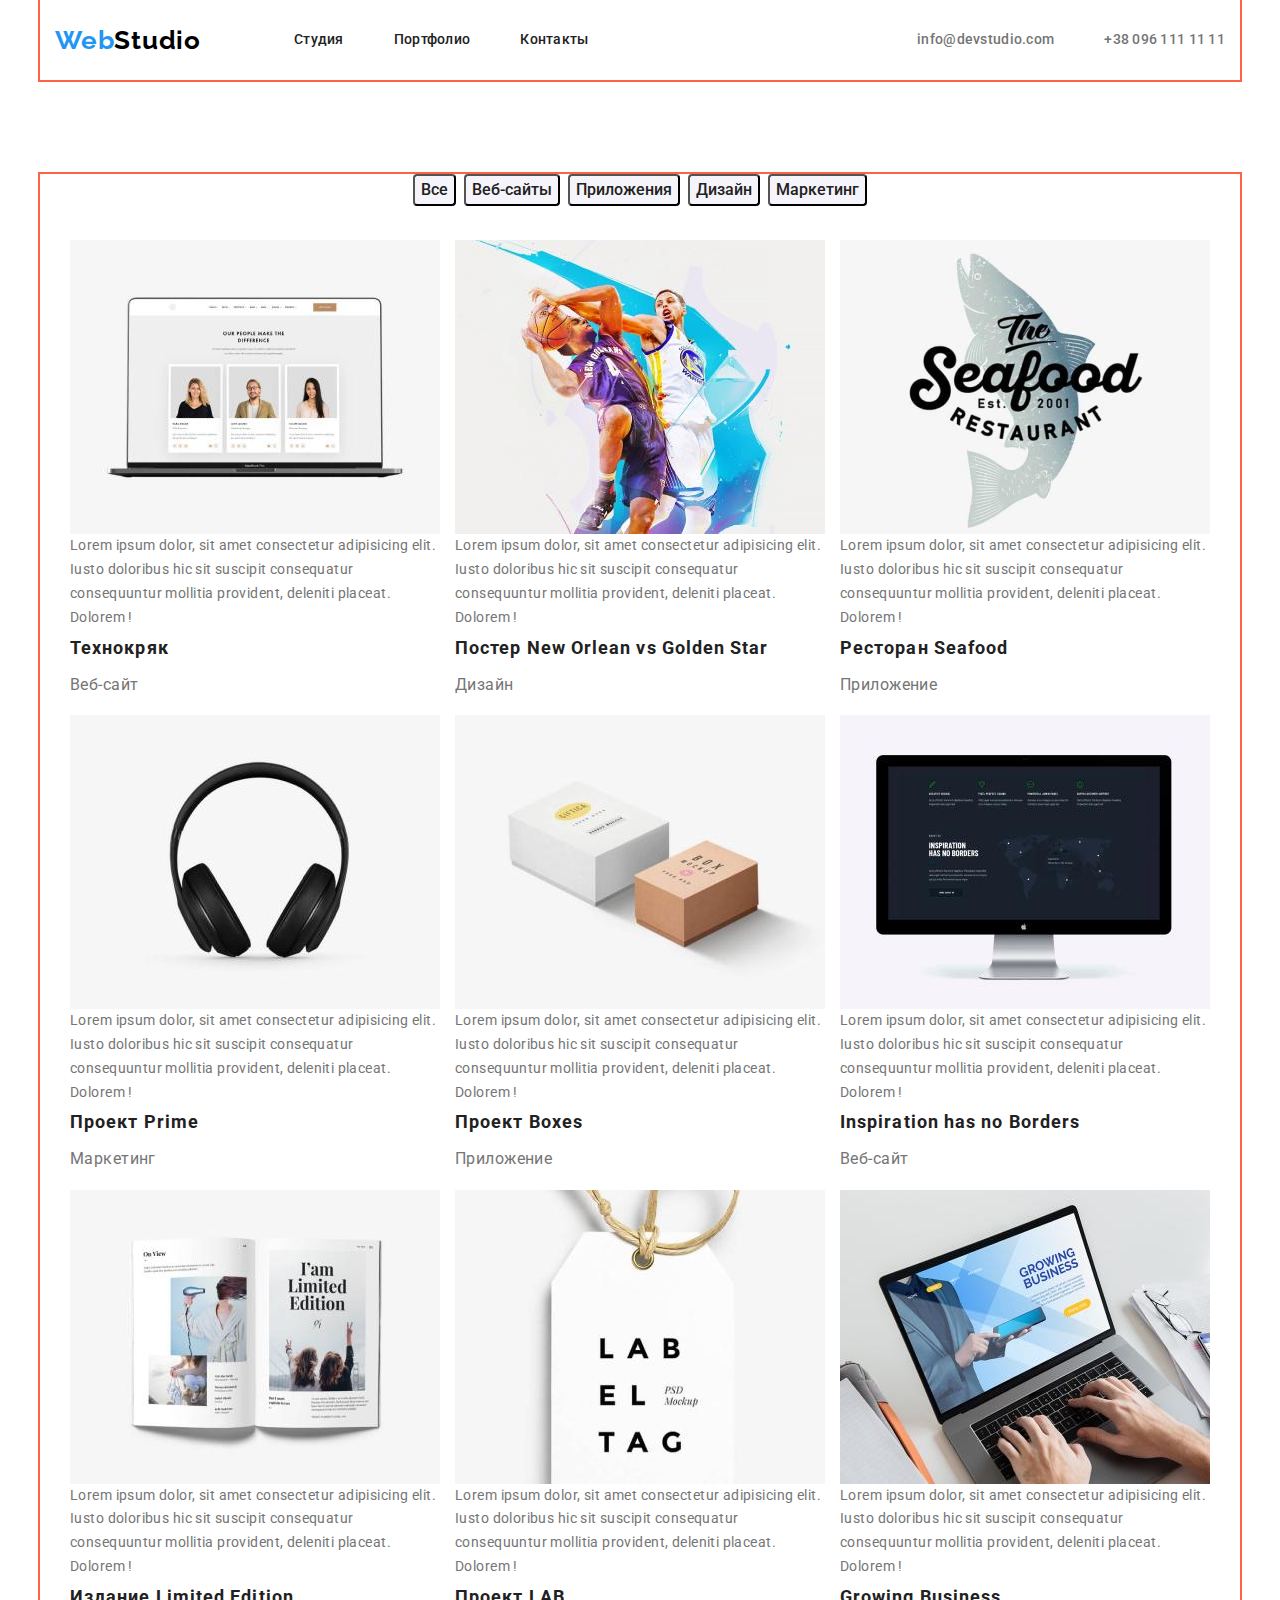
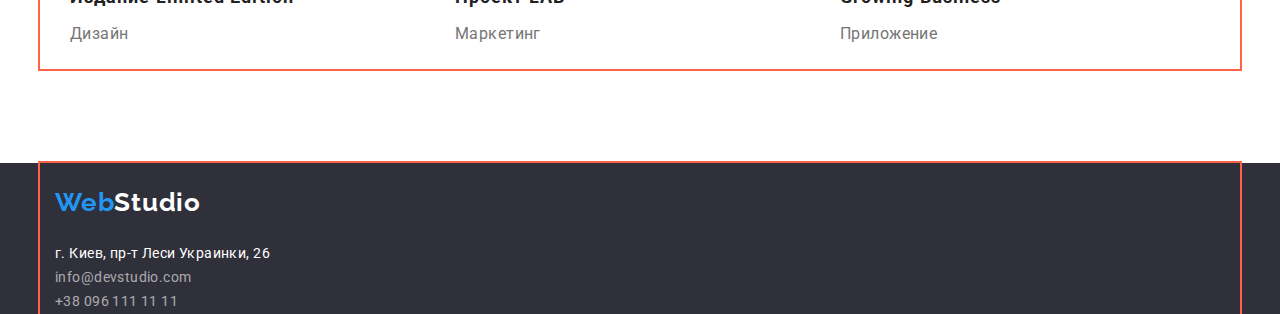
==== commit dabff75e: "rep" ====
--- a/portfolio.html
+++ b/portfolio.html
@@ -30,29 +30,29 @@
     <!--Шапка сторінки-->
     <header class="header">
       <div class="container">
-        <a class="logo link" href="./index.html">Web<span class="header-logo">Studio</span></a>
-        <nav class="nav">
+        <nav class="nav header-container">
+          <a class="logo link" href="./index.html">Web<span class="header-logo">Studio</span></a>
           <ul class="list site-nav">
-            <li class=""><a class="link" href="./index.html">Студия</a></li>
-            <li class=""><a class="link" href="./portfolio.html">Портфолио</a></li>
-            <li class=""><a class="link" href="#contacts">Контакты</a></li>
+            <li class="item"><a class="link" href="./index.html">Студия</a></li>
+            <li class="item"><a class="link" href="./portfolio.html">Портфолио</a></li>
+            <li class="item"><a class="link" href="#contacts">Контакты</a></li>
+          </ul>
+          <ul class="list header-link">
+            <li class="item">
+              <a
+                class="link"
+                href="mailto:info@devstudio.com"
+                title="написать эмейл на info@devstudio.com>info@devstudio.com"
+                >info@devstudio.com</a
+              >
+            </li>
+            <li class="item">
+              <a class="link" href="tel:+380961111111" title="позвонить на +380961111111"
+                >+38 096 111 11 11</a
+              >
+            </li>
           </ul>
         </nav>
-        <ul class="list header-link">
-          <li class="">
-            <a
-              class="link"
-              href="mailto:info@devstudio.com"
-              title="написать эмейл на info@devstudio.com>info@devstudio.com"
-              >info@devstudio.com</a
-            >
-          </li>
-          <li class="">
-            <a class="link" href="tel:+380961111111" title="позвонить на +380961111111"
-              >+38 096 111 11 11</a
-            >
-          </li>
-        </ul>
       </div>
     </header>
 
--- a/css/style.css
+++ b/css/style.css
@@ -13,7 +13,6 @@
 	--btn-hover: #188CE8;
 	--light-grey-bgc: #F5F4FA;
 }
-
 /* visually-hidden */
 
 .visually-hidden {
@@ -29,6 +28,25 @@
 	margin: -1px;
 }
 
+/* hover */
+.site-nav .link:hover,
+.site-nav .link:focus,
+.header-link .link:hover,
+.header-link .link:focus,
+.address-link:hover,
+.address-link:focus {
+	color: var(--accent);
+}
+
+
+/* hero-btn hover */
+.hero-btn:hover,
+.hero-btn:focus {
+	color: var(--primary-white);
+	background-color: var(--btn-hover);
+}
+
+
 /* Global styles */
 body {
 	font-family: var(--main-font-family);
@@ -37,21 +55,20 @@
 	letter-spacing: 0.03em;
 	color: var(--page-grey);
 }
-
 ::selection {
 	background-color: var(--accent);
 	color: #FFFFFF;
 }
 
 
-
+/* reset styles */
 .list {
 	margin: 0;
 	padding: 0;
 	list-style: none;
 }
 
-/* reset styles */
+
 h1,
 h2,
 h3,
@@ -81,21 +98,23 @@
 	outline: 2px solid tomato;
 }
 
+
+/* header */
 .header {
-	background-color: violet;
-	padding: 32px 215px;
+	background-color: var(--primary-white);
+
 	font-weight: 500;
 	font-size: 14px;
 	line-height: 1.14;
 	letter-spacing: 0.02em;
 
 }
-
 .logo {
 	margin-right: 93px;
 	display: inline-block;
 	padding-top: 24px;
 	padding-bottom: 24px;
+
 	color: var(--accent);
 
 	font-family: var(--logo-font-family);
@@ -109,7 +128,6 @@
 	color: var(--logo-bl);
 }
 
-
 .site-nav .link {
 	display: block;
 	padding-top: 32px;
@@ -146,9 +164,6 @@
 	margin-left: 50px;
 
 }
-
-
-
 .header-link .link {
 	display: block;
 	padding-top: 32px;
@@ -157,26 +172,7 @@
 	color: var(--page-grey);
 
 }
-
-/* footer styles */
-.footer-logo {
-	color: var(--primary-white);
-}
-
-.footer {
-	background-color: var(--dark-background);
-}
-
-.address-link[target="_blank"] {
-	color: var(--primary-white);
-}
-
-
-.address {
-	font-style: inherit;
-	color: var(--transparent-white);
-}
-
+/* index-page styles */
 
 
 /* Custom Styles */
@@ -189,31 +185,25 @@
 	color: var(--primary-black);
 }
 
-/* index-page styles */
 
 /* hero-section styles */
-.hero-btn:hover,
-.hero-btn:focus {
-	color: var(--primary-white);
-	background-color: var(--btn-hover);
-}
-
-
 
 .hero-btn {
+	display: flex;
+	align-items: center;
 	margin-top: 0;
 	margin-left: auto;
 	margin-right: auto;
+
 	background-color: var(--accent);
 	box-shadow: 0px 4px 4px rgba(0, 0, 0, 0.15);
 	border-radius: 4px;
+
 	color: var(--primary-white);
 	font-family: inherit;
 	font-weight: 700;
 	font-size: 16px;
-	line-height: 1.88;
-	display: flex;
-	align-items: center;
+	line-height: 1.88;	
 	text-align: center;
 	letter-spacing: 0.06em;
 	cursor: pointer;
@@ -247,9 +237,8 @@
 	margin-bottom: 67px;
 
 }
-
 .features {
-	background: green;
+	background: var(--primary-white);
 	padding-top: 100px;
 	padding-bottom: 87px;
 }
@@ -257,6 +246,8 @@
 .features .title {
 	margin-top: 0;
 	margin-bottom: 10px;
+
+
 	font-weight: 700;
 	font-size: 14px;
 	text-transform: uppercase;
@@ -267,9 +258,18 @@
 	margin-top: 0;
 	margin-bottom: 87px;
 
-
-}
-
+}
+.features .list{
+	display: flex;
+	flex-wrap: wrap;
+
+}
+.features .item{
+		width: 270px;
+}
+.features .item + .item{
+	margin-left: 30px;
+}
 .features p:last-child {
 	margin-bottom: 0;
 }
@@ -425,11 +425,24 @@
 	margin-bottom: 0;
 }
 
-.site-nav .link:hover,
-.site-nav .link:focus,
-.header-link .link:hover,
-.header-link .link:focus,
-.address-link:hover,
-.address-link:focus {
-	color: var(--accent);
+
+
+
+/* footer styles */
+.footer-logo {
+	color: var(--primary-white);
+}
+
+.footer {
+	background-color: var(--dark-background);
+}
+
+.address-link[target="_blank"] {
+	color: var(--primary-white);
+}
+
+
+.address {
+	font-style: inherit;
+	color: var(--transparent-white);
 }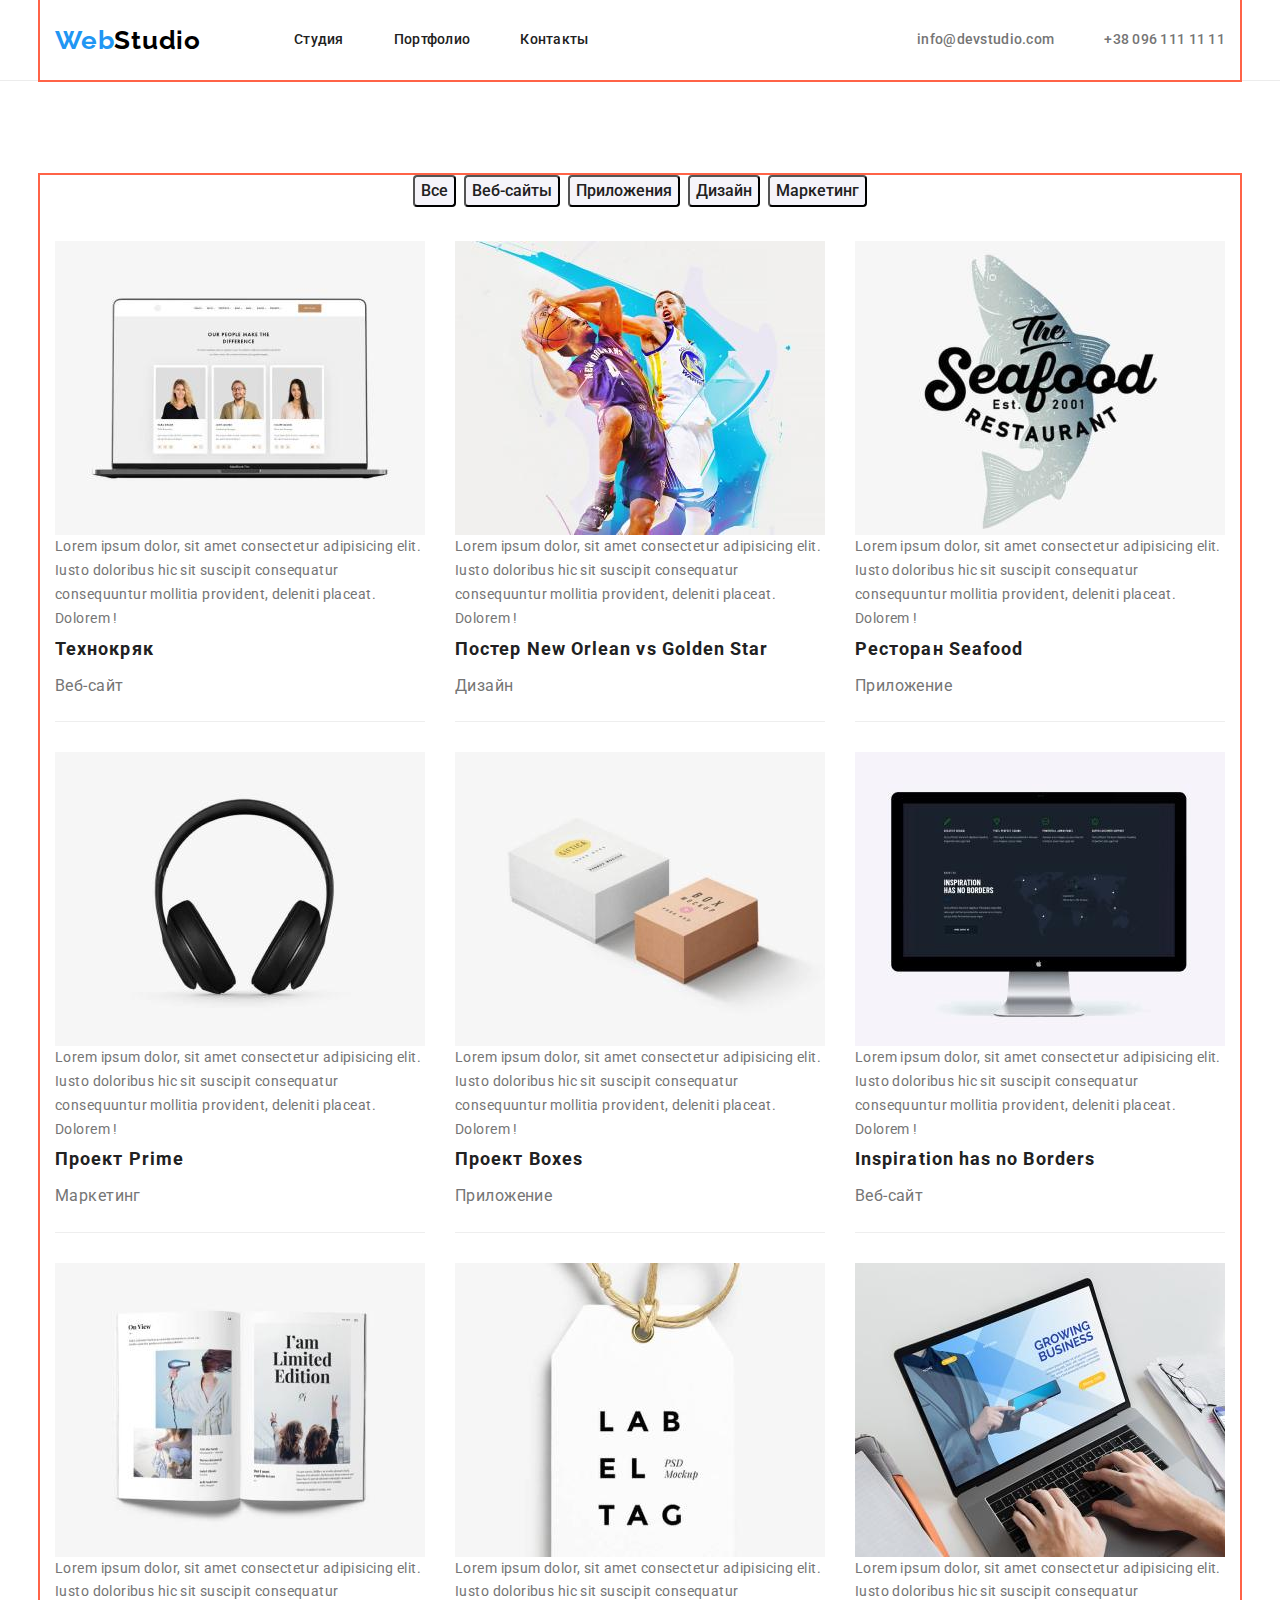
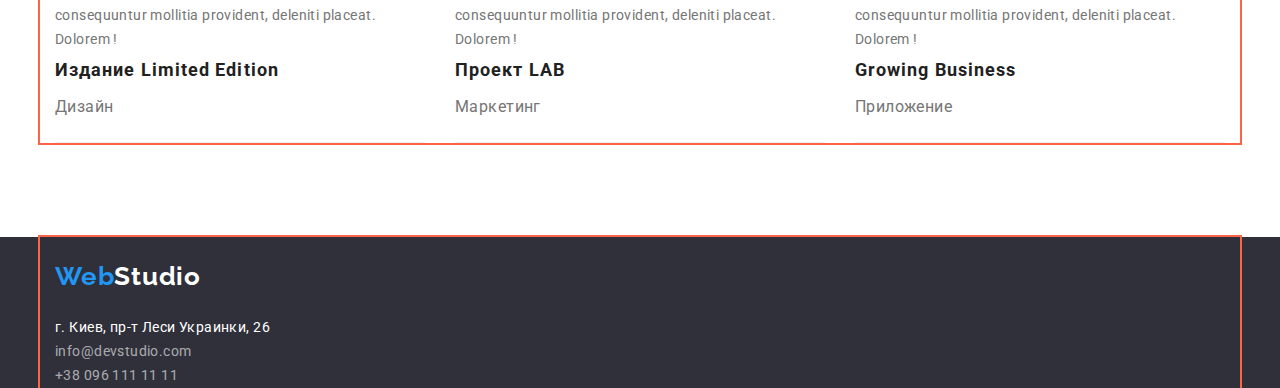
==== commit 027895b7: "rep" ====
--- a/portfolio.html
+++ b/portfolio.html
@@ -58,7 +58,7 @@
 
     <!-- Main  -->
     <main>
-      <section class="portfolio">
+      <section class="portfolio section">
         <div class="container">
           <h1 class="title visually-hidden">Портфолио</h1>
           <h2 class="title visually-hidden">Список работ</h2>
--- a/css/style.css
+++ b/css/style.css
@@ -13,6 +13,7 @@
 	--btn-hover: #188CE8;
 	--light-grey-bgc: #F5F4FA;
 }
+
 /* visually-hidden */
 
 .visually-hidden {
@@ -55,6 +56,7 @@
 	letter-spacing: 0.03em;
 	color: var(--page-grey);
 }
+
 ::selection {
 	background-color: var(--accent);
 	color: #FFFFFF;
@@ -68,6 +70,15 @@
 	list-style: none;
 }
 
+.section {
+	padding-top: 94px;
+	padding-bottom: 94px;
+}
+
+img {
+	display: block;
+	padding: 0;
+}
 
 h1,
 h2,
@@ -75,7 +86,8 @@
 h4,
 h5,
 h6,
-p {
+p,
+ul {
 	margin: 0;
 }
 
@@ -102,13 +114,14 @@
 /* header */
 .header {
 	background-color: var(--primary-white);
-
+	border-bottom: 1px solid #ECECEC;
 	font-weight: 500;
 	font-size: 14px;
 	line-height: 1.14;
 	letter-spacing: 0.02em;
 
 }
+
 .logo {
 	margin-right: 93px;
 	display: inline-block;
@@ -164,6 +177,7 @@
 	margin-left: 50px;
 
 }
+
 .header-link .link {
 	display: block;
 	padding-top: 32px;
@@ -172,6 +186,7 @@
 	color: var(--page-grey);
 
 }
+
 /* index-page styles */
 
 
@@ -203,7 +218,7 @@
 	font-family: inherit;
 	font-weight: 700;
 	font-size: 16px;
-	line-height: 1.88;	
+	line-height: 1.88;
 	text-align: center;
 	letter-spacing: 0.06em;
 	cursor: pointer;
@@ -237,10 +252,9 @@
 	margin-bottom: 67px;
 
 }
+
 .features {
 	background: var(--primary-white);
-	padding-top: 100px;
-	padding-bottom: 87px;
 }
 
 .features .title {
@@ -259,17 +273,21 @@
 	margin-bottom: 87px;
 
 }
-.features .list{
+
+.features .list {
 	display: flex;
 	flex-wrap: wrap;
 
 }
-.features .item{
-		width: 270px;
-}
-.features .item + .item{
+
+.features .item {
+	width: calc((100% - 90px) / 4);
+}
+
+.features .item+.item {
 	margin-left: 30px;
 }
+
 .features p:last-child {
 	margin-bottom: 0;
 }
@@ -278,7 +296,7 @@
 .work {
 	text-align: center;
 	background-color: yellow;
-	padding-bottom: 94;
+	padding-top: 0;
 	margin-top: 0;
 	margin-bottom: 0;
 }
@@ -295,7 +313,7 @@
 }
 
 .work .list-item {
-	margin-bottom: 94px;
+	/* margin-bottom: 94px; */
 	margin-left: auto;
 	margin-right: auto;
 }
@@ -306,8 +324,6 @@
 
 /* team-section styles */
 .team {
-	padding-top: 94px;
-	padding-bottom: 94px;
 	background-color: var(--light-grey-bgc);
 }
 
@@ -351,8 +367,7 @@
 
 /* Portfolio-page styles */
 .portfolio {
-	padding-top: 94px;
-	padding-bottom: 94px;
+
 	text-align: left;
 }
 
@@ -379,10 +394,6 @@
 	border-radius: 4px;
 }
 
-.hover-text {
-	max-width: 370px;
-	margin-top: 0;
-}
 
 .filter-list {
 	display: flex;
@@ -396,10 +407,25 @@
 .portfolio-list {
 	display: flex;
 	flex-wrap: wrap;
-	align-items: center;
-	justify-content: center;
-	gap: 15px;
+	/* justify-content: space-between;  робить дирку в разі іншої кількості елементів*/
+}
+
+.portfolio-list li {
+	width: calc((100% - 60px) / 3);
+	margin-bottom: 30px;
+	margin-right: 30px;
 	padding-bottom: 20px;
+	border-bottom: 1px solid #EEEEEE;
+
+}
+
+.portfolio-list li:nth-child(3n) {
+	margin-right: 0;
+
+}
+
+.portfolio-list li:nth-last-child(-n + 3) {
+	margin-bottom: 0;
 }
 
 .filter-btn:hover,
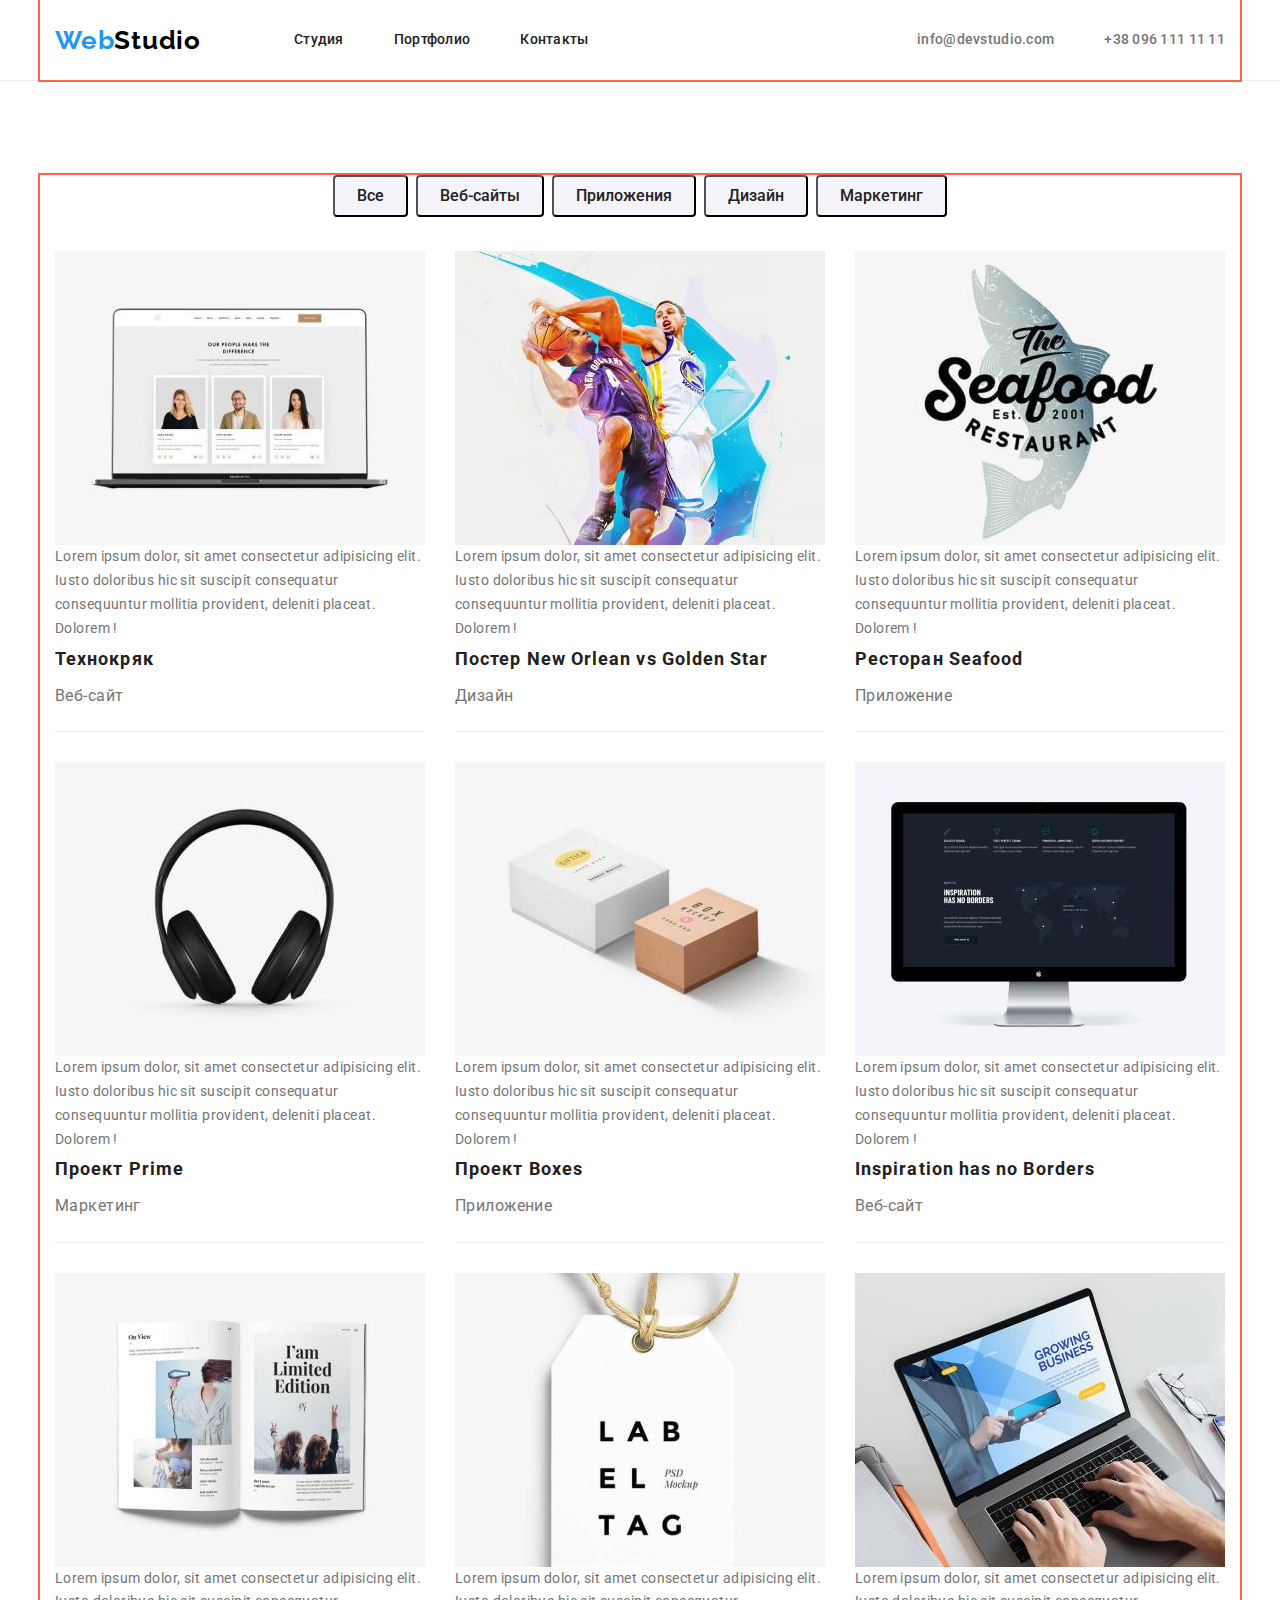
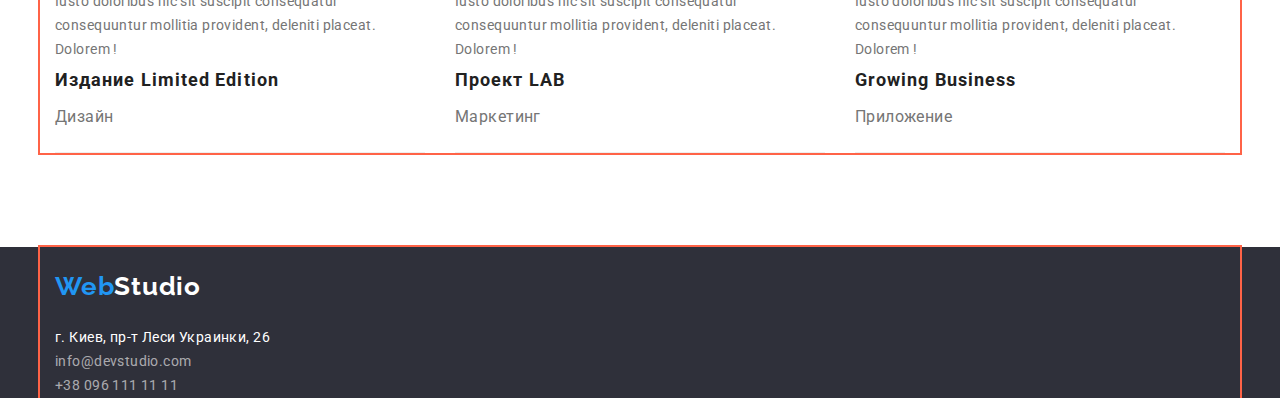
==== commit e24a1127: "hw3" ====
--- a/portfolio.html
+++ b/portfolio.html
@@ -63,19 +63,19 @@
           <h1 class="title visually-hidden">Портфолио</h1>
           <h2 class="title visually-hidden">Список работ</h2>
           <ul class="list filter-list">
-            <li class="">
+            <li class="item">
               <button class="filter-btn" type="button">Все</button>
             </li>
-            <li class="">
+            <li class="item">
               <button class="filter-btn" type="button">Веб-сайты</button>
             </li>
-            <li class="">
+            <li class="item">
               <button class="filter-btn" type="button">Приложения</button>
             </li>
-            <li class="">
+            <li class="item">
               <button class="filter-btn" type="button">Дизайн</button>
             </li>
-            <li class="">
+            <li class="item">
               <button class="filter-btn" type="button">Маркетинг</button>
             </li>
           </ul>
--- a/css/style.css
+++ b/css/style.css
@@ -270,7 +270,7 @@
 
 .features p {
 	margin-top: 0;
-	margin-bottom: 87px;
+
 
 }
 
@@ -278,10 +278,11 @@
 	display: flex;
 	flex-wrap: wrap;
 
+
 }
 
 .features .item {
-	width: calc((100% - 90px) / 4);
+	width: calc((100% - 3 * 30px) / 4);
 }
 
 .features .item+.item {
@@ -295,76 +296,88 @@
 /* work-section styles */
 .work {
 	text-align: center;
-	background-color: yellow;
+	background-color: var(--primary-white);
 	padding-top: 0;
-	margin-top: 0;
-	margin-bottom: 0;
 }
 
 .work .section-title {
-	display: inline;
-	margin-top: 0;
-	margin-bottom: 50px;
-}
-
-.work .list {
-	display: flex;
-	flex-direction: row;
-}
-
-.work .list-item {
-	/* margin-bottom: 94px; */
 	margin-left: auto;
 	margin-right: auto;
-}
-
-.work .list-item:last-child {
+	margin-bottom: 50px;
+}
+
+.work .list {
+	display: flex;
+	margin-right: 0;
+}
+
+.work .item {
+	width: calc((100% - 2 * 30) / 3);
+
+}
+
+.work .item+.item {
+	margin-left: 30px;
+
+}
+
+.work .list-item:nth-last-child(-n + 3) {
 	margin-bottom: 0;
 }
 
 /* team-section styles */
 .team {
+	width: calc((100% - 3 * 30) / 4);
 	background-color: var(--light-grey-bgc);
-}
-
-.team-item {
-	text-align: center;
-
-}
+	margin-bottom: 0;
+}
+
+
 
 .team .list {
 	display: flex;
-	flex-direction: row;
+	width: calc((100% - 3 * 30px) / 4);
 
 }
 
 .team .section-title {
-	margin-top: 0;
 	margin-bottom: 50px;
 }
 
 .team-title,
 .team-text,
 .team-img {
-	margin-top: 0;
 	font-size: 16px;
 	line-height: 1.19;
 }
 
-.team-item {
-	margin-left: auto;
-	margin-right: auto;
-}
-
-.team-text {
+.team .item {
+	background-color: var(--primary-white);
+	padding-bottom: 30px;
+	border-radius: 0px 0px 4px 4px;
+	box-shadow: 0px 1px 3px rgba(0, 0, 0, 0.12), 0px 1px 1px rgba(0, 0, 0, 0.14), 0px 2px 1px rgba(0, 0, 0, 0.2);
+}
+
+.team .item+.item {
+	margin-left: 30px;
+	margin-right: 0;
+}
+
+.team-img {
 	margin-bottom: 30px;
 }
 
 .team-title {
+	text-align: center;
 	color: var(--primary-black);
 	font-weight: 500;
 }
 
+.team-text {
+	text-align: center;
+	margin-top: 10px;
+}
+
 /* Portfolio-page styles */
 .portfolio {
 
@@ -383,6 +396,8 @@
 }
 
 .filter-btn {
+	display: block;
+	padding: 6px 22px;
 	background-color: var(--light-grey-bgc);
 	color: var(--primary-black);
 	font-family: inherit;
@@ -397,11 +412,22 @@
 
 .filter-list {
 	display: flex;
-	flex-direction: row;
-	align-items: center;
-	gap: 8px;
-	justify-content: center;
+
+	/* text-align: center; */
+	width: 615px;
+
+	margin-left: auto;
+	margin-right: auto;
 	margin-bottom: 34px;
+}
+
+.filter-list .item {
+	margin-right: 0;
+}
+
+.filter-list .item+.item {
+	margin-left: 8px;
+
 }
 
 .portfolio-list {
@@ -419,6 +445,10 @@
 
 }
 
+
+/* крайні праві і нижні маржини */
+
+
 .portfolio-list li:nth-child(3n) {
 	margin-right: 0;
 
@@ -427,6 +457,15 @@
 .portfolio-list li:nth-last-child(-n + 3) {
 	margin-bottom: 0;
 }
+
+
+/* альтернатива */
+/* .portfolio-list li:not(:nth-child(3n)){
+	margin-right: 0; 
+} */
+/* .portfolio-list :not(li:nth-last-child(-n + 3)) {
+	margin-bottom: 30;
+} */
 
 .filter-btn:hover,
 .filter-btn:focus {
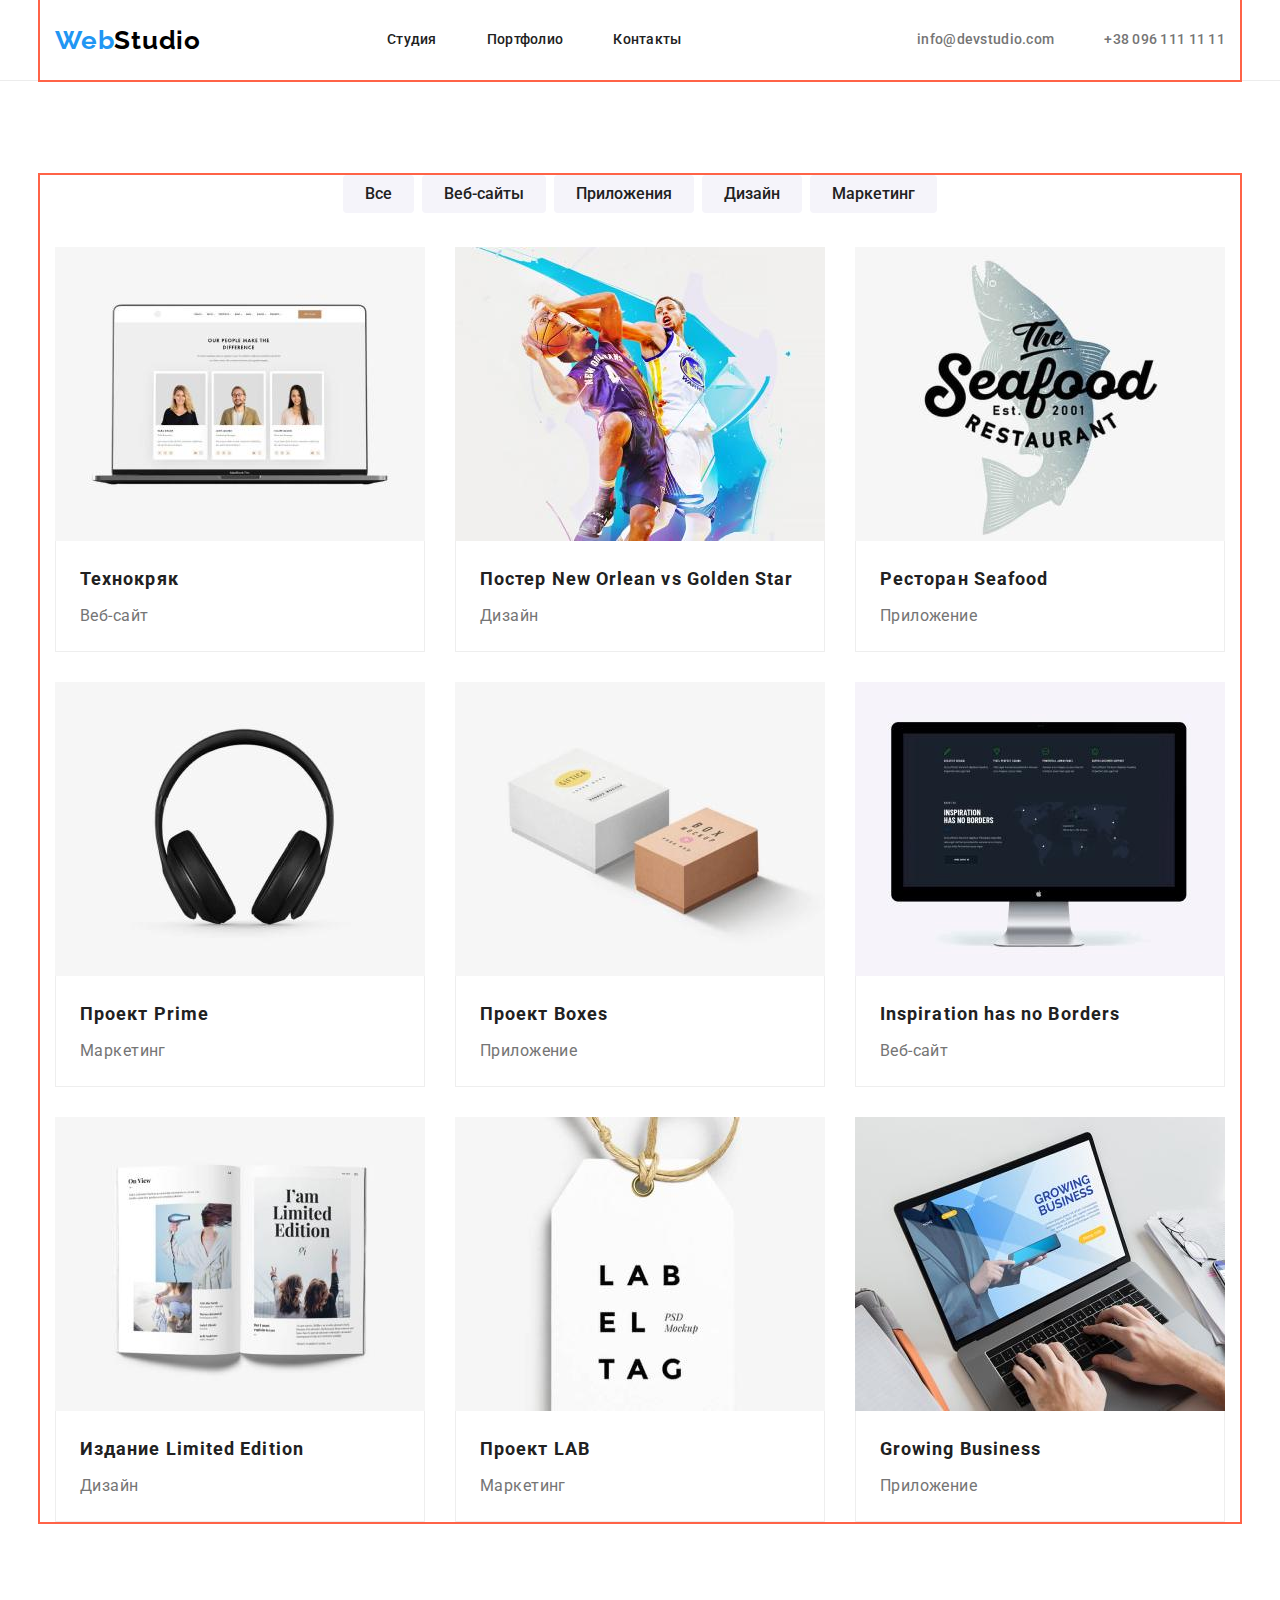
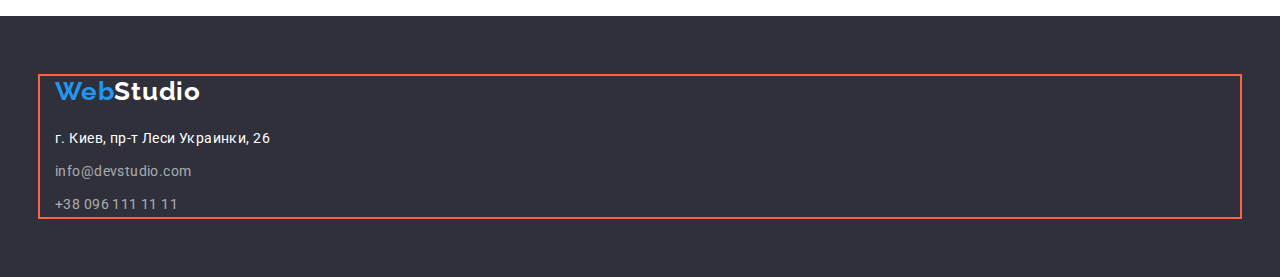
==== commit f732fd19: "виправлення" ====
--- a/portfolio.html
+++ b/portfolio.html
@@ -61,8 +61,7 @@
       <section class="portfolio section">
         <div class="container">
           <h1 class="title visually-hidden">Портфолио</h1>
-          <h2 class="title visually-hidden">Список работ</h2>
-          <ul class="list filter-list">
+                <ul class="list filter-list">
             <li class="item">
               <button class="filter-btn" type="button">Все</button>
             </li>
@@ -79,7 +78,7 @@
               <button class="filter-btn" type="button">Маркетинг</button>
             </li>
           </ul>
-          <ul class="list portfolio-list">
+          <ul class="list portfolio-list card-set">
             <li class="">
               <a class="link" href=""
                 ><img
@@ -93,8 +92,10 @@
                   Lorem ipsum dolor, sit amet consectetur adipisicing elit. Iusto doloribus hic sit
                   suscipit consequatur consequuntur mollitia provident, deleniti placeat. Dolorem !
                 </p>
-                <h3 class="subtitle">Технокряк</h3>
+                <div class="card-description">
+									<h2 class="subtitle">Технокряк</h2>
                 <p class="work-names">Веб-сайт</p>
+								</div>
               </a>
             </li>
             <li class="">
@@ -110,8 +111,10 @@
                   Lorem ipsum dolor, sit amet consectetur adipisicing elit. Iusto doloribus hic sit
                   suscipit consequatur consequuntur mollitia provident, deleniti placeat. Dolorem !
                 </p>
-                <h3 class="subtitle">Постер New Orlean vs Golden Star</h3>
+                <div class="card-description">
+									<h2 class="subtitle">Постер New Orlean vs Golden Star</h2>
                 <p class="work-names">Дизайн</p>
+								</div>
               </a>
             </li>
             <li class="">
@@ -127,8 +130,10 @@
                   Lorem ipsum dolor, sit amet consectetur adipisicing elit. Iusto doloribus hic sit
                   suscipit consequatur consequuntur mollitia provident, deleniti placeat. Dolorem !
                 </p>
-                <h3 class="subtitle">Ресторан Seafood</h3>
+                <div class="card-description">
+									<h2 class="subtitle">Ресторан Seafood</h2>
                 <p class="work-names">Приложение</p>
+								</div>
               </a>
             </li>
             <li class="">
@@ -144,8 +149,10 @@
                   Lorem ipsum dolor, sit amet consectetur adipisicing elit. Iusto doloribus hic sit
                   suscipit consequatur consequuntur mollitia provident, deleniti placeat. Dolorem !
                 </p>
-                <h3 class="subtitle">Проект Prime</h3>
+                <div class="card-description">
+									<h2 class="subtitle">Проект Prime</h2>
                 <p class="work-names">Маркетинг</p>
+								</div>
               </a>
             </li>
             <li class="">
@@ -161,8 +168,10 @@
                   Lorem ipsum dolor, sit amet consectetur adipisicing elit. Iusto doloribus hic sit
                   suscipit consequatur consequuntur mollitia provident, deleniti placeat. Dolorem !
                 </p>
-                <h3 class="subtitle">Проект Boxes</h3>
+                <div class="card-description">
+									<h2 class="subtitle">Проект Boxes</h2>
                 <p class="work-names">Приложение</p>
+								</div>
               </a>
             </li>
             <li class="">
@@ -178,8 +187,10 @@
                   Lorem ipsum dolor, sit amet consectetur adipisicing elit. Iusto doloribus hic sit
                   suscipit consequatur consequuntur mollitia provident, deleniti placeat. Dolorem !
                 </p>
-                <h3 class="subtitle">Inspiration has no Borders</h3>
+                <div class="card-description">
+									<h2 class="subtitle">Inspiration has no Borders</h2>
                 <p class="work-names">Веб-сайт</p>
+								</div>
               </a>
             </li>
             <li class="">
@@ -195,8 +206,10 @@
                   Lorem ipsum dolor, sit amet consectetur adipisicing elit. Iusto doloribus hic sit
                   suscipit consequatur consequuntur mollitia provident, deleniti placeat. Dolorem !
                 </p>
-                <h3 class="subtitle">Издание Limited Edition</h3>
+                <div class="card-description">
+									<h2 class="subtitle">Издание Limited Edition</h2>
                 <p class="work-names">Дизайн</p>
+								</div>
               </a>
             </li>
             <li class="">
@@ -212,8 +225,10 @@
                   Lorem ipsum dolor, sit amet consectetur adipisicing elit. Iusto doloribus hic sit
                   suscipit consequatur consequuntur mollitia provident, deleniti placeat. Dolorem !
                 </p>
-                <h3 class="subtitle">Проект LAB</h3>
+                <div class="card-description">
+									<h2 class="subtitle">Проект LAB</h2>
                 <p class="work-names">Маркетинг</p>
+								</div>
               </a>
             </li>
             <li class="">
@@ -229,8 +244,10 @@
                   Lorem ipsum dolor, sit amet consectetur adipisicing elit. Iusto doloribus hic sit
                   suscipit consequatur consequuntur mollitia provident, deleniti placeat. Dolorem !
                 </p>
-                <h3 class="subtitle">Growing Business</h3>
+                <div class="card-description">
+									<h2 class="subtitle">Growing Business</h2>
                 <p class="work-names">Приложение</p>
+								</div>
               </a>
             </li>
           </ul>
@@ -261,8 +278,8 @@
                 >info@devstudio.com</a
               >
             </li>
-            <li class="address-item address-link">
-              <a class="link" href="tel:+380961111111" title="позвонить на +380961111111"
+            <li class="address-item">
+              <a class="link address-link" href="tel:+380961111111" title="позвонить на +380961111111"
                 >+38 096 111 11 11</a
               >
             </li>
--- a/css/style.css
+++ b/css/style.css
@@ -34,8 +34,8 @@
 .site-nav .link:focus,
 .header-link .link:hover,
 .header-link .link:focus,
-.address-link:hover,
-.address-link:focus {
+.address-item a:hover,
+.address-item a:focus {
 	color: var(--accent);
 }
 
@@ -50,6 +50,7 @@
 
 /* Global styles */
 body {
+	background-color: var(--primary-white);
 	font-family: var(--main-font-family);
 	font-size: 14px;
 	line-height: 1.71;
@@ -71,6 +72,7 @@
 }
 
 .section {
+	text-align: center;
 	padding-top: 94px;
 	padding-bottom: 94px;
 }
@@ -113,7 +115,6 @@
 
 /* header */
 .header {
-	background-color: var(--primary-white);
 	border-bottom: 1px solid #ECECEC;
 	font-weight: 500;
 	font-size: 14px;
@@ -124,10 +125,7 @@
 
 .logo {
 	margin-right: 93px;
-	display: inline-block;
-	padding-top: 24px;
-	padding-bottom: 24px;
-
+	display: block;
 	color: var(--accent);
 
 	font-family: var(--logo-font-family);
@@ -139,6 +137,7 @@
 
 .header-logo {
 	color: var(--logo-bl);
+	margin-right: 93px;
 }
 
 .site-nav .link {
@@ -154,9 +153,6 @@
 .header-container {
 	display: flex;
 	align-items: center;
-
-	margin-left: 0;
-	margin-right: 0;
 }
 
 .site-nav {
@@ -164,7 +160,8 @@
 
 }
 
-.site-nav .item:not(:last-child) {
+.site-nav .item:not(:last-child),
+.header-link .item:not(:last-child) {
 	margin-right: 50px;
 }
 
@@ -173,10 +170,12 @@
 	margin-left: auto;
 }
 
-.header-link .item+.item {
+
+/* analog  */
+/* .header-link .item+.item {
 	margin-left: 50px;
 
-}
+} */
 
 .header-link .link {
 	display: block;
@@ -192,6 +191,7 @@
 
 /* Custom Styles */
 .section-title {
+	margin-bottom: 50px;
 	font-weight: 700;
 	font-size: 36px;
 	line-height: 1.17;
@@ -206,14 +206,14 @@
 .hero-btn {
 	display: flex;
 	align-items: center;
-	margin-top: 0;
 	margin-left: auto;
 	margin-right: auto;
+	padding: 10px 32px;
 
 	background-color: var(--accent);
 	box-shadow: 0px 4px 4px rgba(0, 0, 0, 0.15);
 	border-radius: 4px;
-
+	border: none;
 	color: var(--primary-white);
 	font-family: inherit;
 	font-weight: 700;
@@ -225,15 +225,15 @@
 }
 
 .hero {
-	margin-top: 0;
-	margin-bottom: 0;
+	padding-top: 200px;
+	padding-bottom: 200px;
 	text-align: center;
 	background-color: var(--dark-background);
 }
 
 .hero-title {
 	display: inline-block;
-	margin: 0 452px;
+	max-width: 670px;
 	margin-bottom: 30px;
 	font-weight: 900;
 	font-size: 44px;
@@ -244,6 +244,11 @@
 	color: var(--primary-white);
 }
 
+.card-set {
+	display: flex;
+	flex-wrap: wrap;
+	gap: 30px;
+}
 
 
 /* features-section styles */
@@ -253,9 +258,7 @@
 
 }
 
-.features {
-	background: var(--primary-white);
-}
+
 
 .features .title {
 	margin-top: 0;
@@ -283,11 +286,9 @@
 
 .features .item {
 	width: calc((100% - 3 * 30px) / 4);
-}
-
-.features .item+.item {
-	margin-left: 30px;
-}
+	gap: 30px;
+}
+
 
 .features p:last-child {
 	margin-bottom: 0;
@@ -295,53 +296,20 @@
 
 /* work-section styles */
 .work {
-	text-align: center;
-	background-color: var(--primary-white);
 	padding-top: 0;
 }
 
-.work .section-title {
-	margin-left: auto;
-	margin-right: auto;
-	margin-bottom: 50px;
-}
-
-.work .list {
-	display: flex;
-	margin-right: 0;
-}
+
 
 .work .item {
-	width: calc((100% - 2 * 30) / 3);
-
-}
-
-.work .item+.item {
-	margin-left: 30px;
-
-}
-
-.work .list-item:nth-last-child(-n + 3) {
-	margin-bottom: 0;
+	width: calc((100% - 2 * 30px) / 3);
+
 }
 
 /* team-section styles */
 .team {
-	width: calc((100% - 3 * 30) / 4);
 	background-color: var(--light-grey-bgc);
 	margin-bottom: 0;
-}
-
-
-
-.team .list {
-	display: flex;
-	width: calc((100% - 3 * 30px) / 4);
-
-}
-
-.team .section-title {
-	margin-bottom: 50px;
 }
 
 .team-title,
@@ -352,31 +320,24 @@
 }
 
 .team .item {
-	background-color: var(--primary-white);
+	text-align: center;
+	width: calc((100% - 3 * 30px) / 4);
 	padding-bottom: 30px;
 	border-radius: 0px 0px 4px 4px;
 	box-shadow: 0px 1px 3px rgba(0, 0, 0, 0.12), 0px 1px 1px rgba(0, 0, 0, 0.14), 0px 2px 1px rgba(0, 0, 0, 0.2);
 }
 
-.team .item+.item {
-	margin-left: 30px;
-	margin-right: 0;
-}
 
 .team-img {
 	margin-bottom: 30px;
 }
 
 .team-title {
-	text-align: center;
 	color: var(--primary-black);
 	font-weight: 500;
-}
-
-.team-text {
-	text-align: center;
-	margin-top: 10px;
-}
+	margin-bottom: 10px;
+}
+
 
 /* Portfolio-page styles */
 .portfolio {
@@ -397,6 +358,7 @@
 
 .filter-btn {
 	display: block;
+	border: none;
 	padding: 6px 22px;
 	background-color: var(--light-grey-bgc);
 	color: var(--primary-black);
@@ -404,7 +366,6 @@
 	font-weight: 500;
 	font-size: 16px;
 	line-height: 1.62;
-	text-align: center;
 	cursor: pointer;
 	border-radius: 4px;
 }
@@ -412,12 +373,7 @@
 
 .filter-list {
 	display: flex;
-
-	/* text-align: center; */
-	width: 615px;
-
-	margin-left: auto;
-	margin-right: auto;
+	justify-content: center;
 	margin-bottom: 34px;
 }
 
@@ -425,9 +381,8 @@
 	margin-right: 0;
 }
 
-.filter-list .item+.item {
+.filter-list .item:nth-child(n + 2) {
 	margin-left: 8px;
-
 }
 
 .portfolio-list {
@@ -435,20 +390,24 @@
 	flex-wrap: wrap;
 	/* justify-content: space-between;  робить дирку в разі іншої кількості елементів*/
 }
-
+.hover-text{display: none	;}
 .portfolio-list li {
 	width: calc((100% - 60px) / 3);
-	margin-bottom: 30px;
-	margin-right: 30px;
-	padding-bottom: 20px;
-	border-bottom: 1px solid #EEEEEE;
-
-}
-
-
+
+	
+
+}
+.card-description{
+border: 1px solid #EEEEEE;
+border-top: none;
+padding: 20px 24px;
+}
+.subtitle{
+	margin-bottom: 4px;
+}
 /* крайні праві і нижні маржини */
 
-
+/* 
 .portfolio-list li:nth-child(3n) {
 	margin-right: 0;
 
@@ -456,7 +415,7 @@
 
 .portfolio-list li:nth-last-child(-n + 3) {
 	margin-bottom: 0;
-}
+} */
 
 
 /* альтернатива */
@@ -498,16 +457,39 @@
 	color: var(--primary-white);
 }
 
+
+.footer .logo {
+	margin-bottom: 20px;
+
+}
+
 .footer {
 	background-color: var(--dark-background);
-}
-
+	padding-top: 60px;
+	padding-bottom: 60px;
+}
+
+/* .footer .list{
+		display: flex;
+		flex-direction: column;
+		padding-top: 60px;
+		padding-bottom: 60px;
+} */
 .address-link[target="_blank"] {
 	color: var(--primary-white);
 }
 
-
 .address {
+	display: flex;
+	flex-direction: column;
 	font-style: inherit;
 	color: var(--transparent-white);
+}
+
+.address-item {
+	display: block;
+}
+
+.address-item:not(:last-child) {
+	margin-bottom: 9px;
 }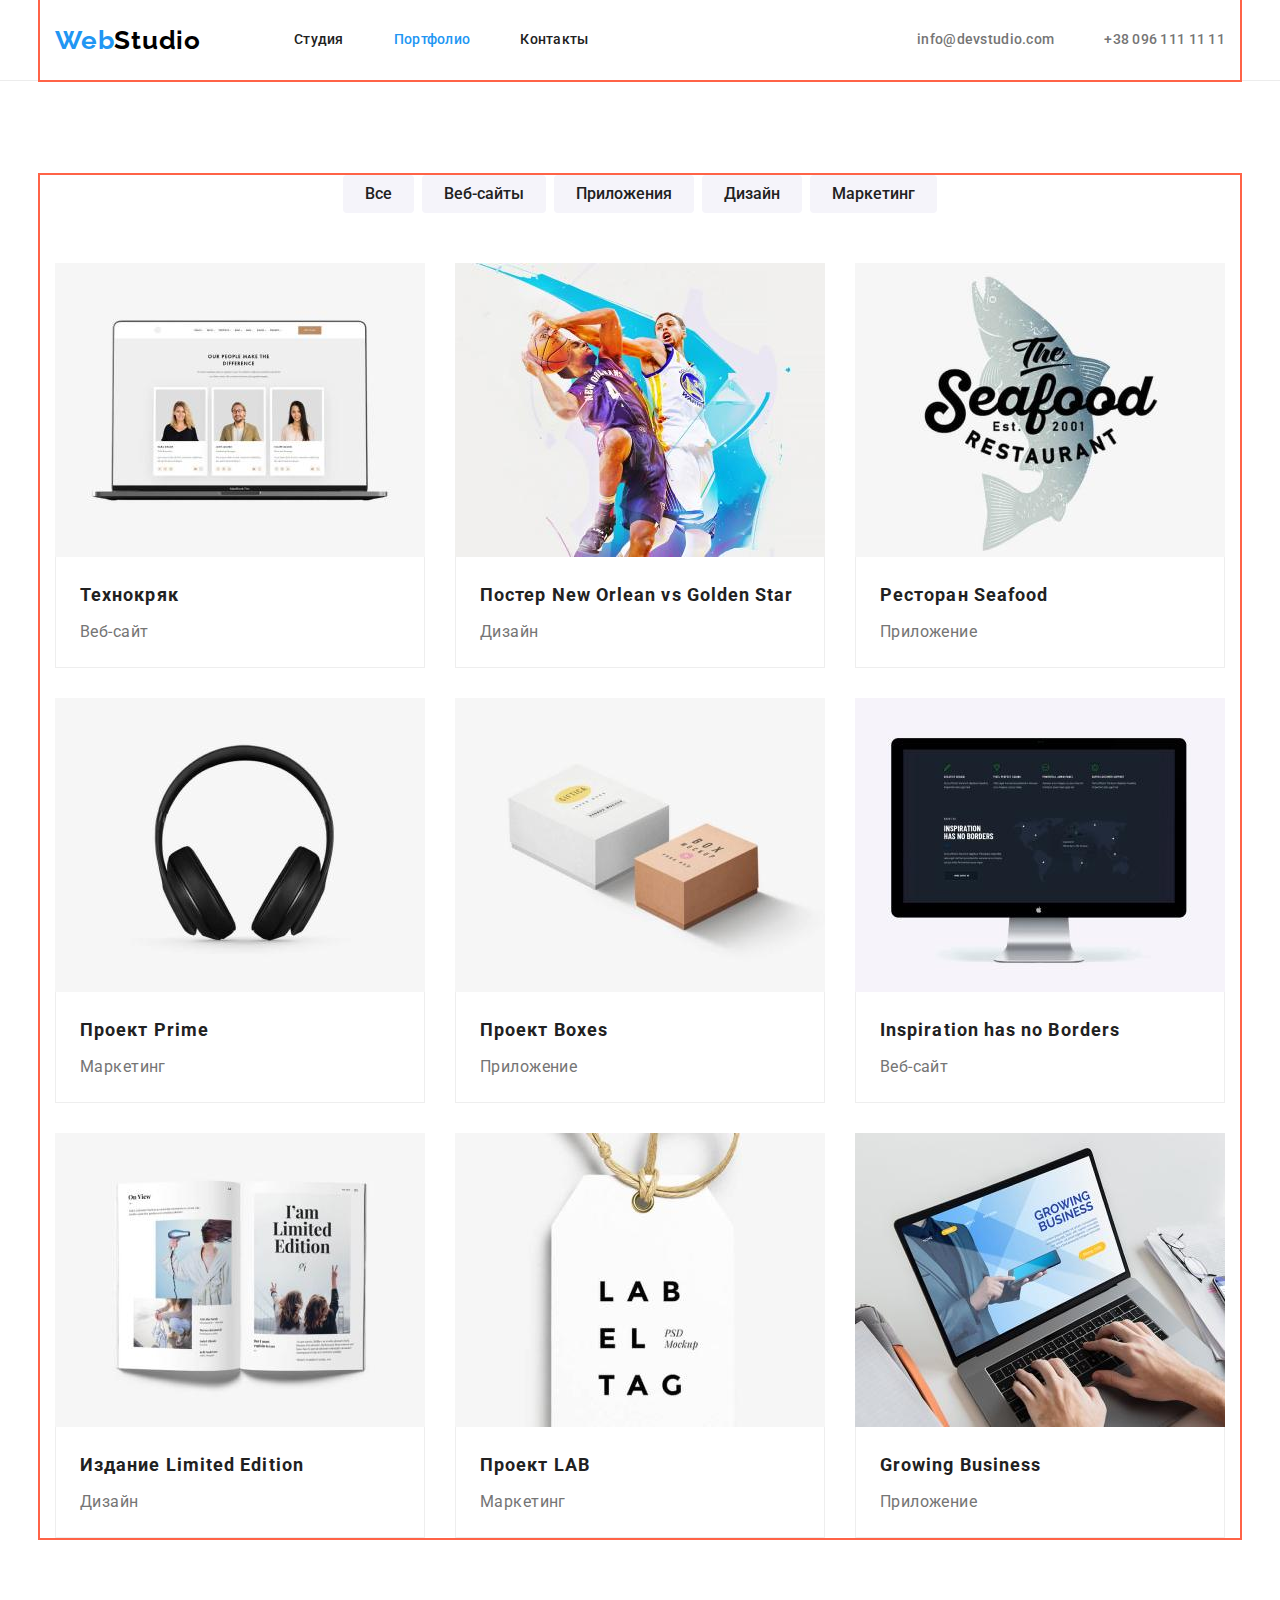
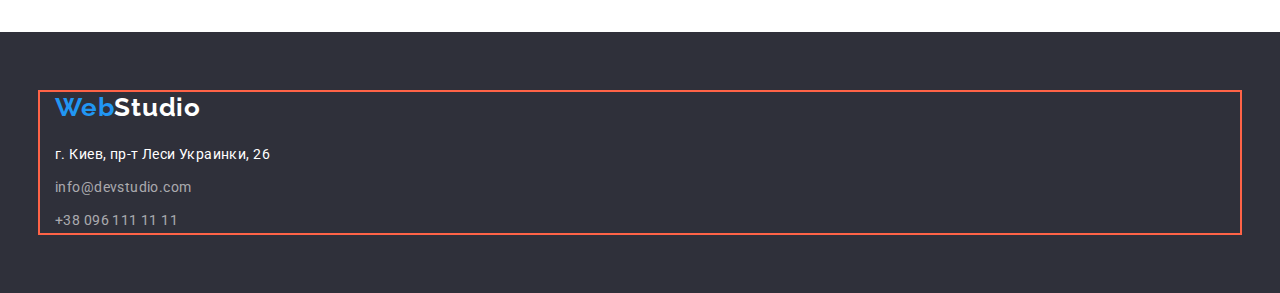
==== commit 02b263a7: "changes" ====
--- a/portfolio.html
+++ b/portfolio.html
@@ -29,30 +29,30 @@
   <body>
     <!--Шапка сторінки-->
     <header class="header">
-      <div class="container">
+      <div class="container header-container">
         <nav class="nav header-container">
           <a class="logo link" href="./index.html">Web<span class="header-logo">Studio</span></a>
           <ul class="list site-nav">
             <li class="item"><a class="link" href="./index.html">Студия</a></li>
-            <li class="item"><a class="link" href="./portfolio.html">Портфолио</a></li>
+            <li class="item"><a class="link current-page" href="./portfolio.html">Портфолио</a></li>
             <li class="item"><a class="link" href="#contacts">Контакты</a></li>
           </ul>
-          <ul class="list header-link">
-            <li class="item">
-              <a
-                class="link"
-                href="mailto:info@devstudio.com"
-                title="написать эмейл на info@devstudio.com>info@devstudio.com"
-                >info@devstudio.com</a
-              >
-            </li>
-            <li class="item">
-              <a class="link" href="tel:+380961111111" title="позвонить на +380961111111"
-                >+38 096 111 11 11</a
-              >
-            </li>
-          </ul>
         </nav>
+        <ul class="list header-link">
+          <li class="item">
+            <a
+              class="link"
+              href="mailto:info@devstudio.com"
+              title="написать эмейл на info@devstudio.com>info@devstudio.com"
+              >info@devstudio.com</a
+            >
+          </li>
+          <li class="item">
+            <a class="link" href="tel:+380961111111" title="позвонить на +380961111111"
+              >+38 096 111 11 11</a
+            >
+          </li>
+        </ul>
       </div>
     </header>
 
@@ -61,7 +61,7 @@
       <section class="portfolio section">
         <div class="container">
           <h1 class="title visually-hidden">Портфолио</h1>
-                <ul class="list filter-list">
+          <ul class="list filter-list">
             <li class="item">
               <button class="filter-btn" type="button">Все</button>
             </li>
@@ -79,7 +79,7 @@
             </li>
           </ul>
           <ul class="list portfolio-list card-set">
-            <li class="">
+            <li class="portfolio-item">
               <a class="link" href=""
                 ><img
                   class="portfolio-img"
@@ -93,12 +93,12 @@
                   suscipit consequatur consequuntur mollitia provident, deleniti placeat. Dolorem !
                 </p>
                 <div class="card-description">
-									<h2 class="subtitle">Технокряк</h2>
-                <p class="work-names">Веб-сайт</p>
-								</div>
-              </a>
-            </li>
-            <li class="">
+                  <h2 class="subtitle">Технокряк</h2>
+                  <p class="work-names">Веб-сайт</p>
+                </div>
+              </a>
+            </li>
+            <li class="portfolio-item">
               <a class="link" href=""
                 ><img
                   class="portfolio-img"
@@ -112,12 +112,12 @@
                   suscipit consequatur consequuntur mollitia provident, deleniti placeat. Dolorem !
                 </p>
                 <div class="card-description">
-									<h2 class="subtitle">Постер New Orlean vs Golden Star</h2>
-                <p class="work-names">Дизайн</p>
-								</div>
-              </a>
-            </li>
-            <li class="">
+                  <h2 class="subtitle">Постер New Orlean vs Golden Star</h2>
+                  <p class="work-names">Дизайн</p>
+                </div>
+              </a>
+            </li>
+            <li class="portfolio-item">
               <a class="link" href=""
                 ><img
                   class="portfolio-img"
@@ -131,12 +131,12 @@
                   suscipit consequatur consequuntur mollitia provident, deleniti placeat. Dolorem !
                 </p>
                 <div class="card-description">
-									<h2 class="subtitle">Ресторан Seafood</h2>
-                <p class="work-names">Приложение</p>
-								</div>
-              </a>
-            </li>
-            <li class="">
+                  <h2 class="subtitle">Ресторан Seafood</h2>
+                  <p class="work-names">Приложение</p>
+                </div>
+              </a>
+            </li>
+            <li class="portfolio-item">
               <a class="link" href=""
                 ><img
                   class="portfolio-img"
@@ -150,12 +150,12 @@
                   suscipit consequatur consequuntur mollitia provident, deleniti placeat. Dolorem !
                 </p>
                 <div class="card-description">
-									<h2 class="subtitle">Проект Prime</h2>
-                <p class="work-names">Маркетинг</p>
-								</div>
-              </a>
-            </li>
-            <li class="">
+                  <h2 class="subtitle">Проект Prime</h2>
+                  <p class="work-names">Маркетинг</p>
+                </div>
+              </a>
+            </li>
+            <li class="portfolio-item">
               <a class="link" href=""
                 ><img
                   class="portfolio-img"
@@ -169,12 +169,12 @@
                   suscipit consequatur consequuntur mollitia provident, deleniti placeat. Dolorem !
                 </p>
                 <div class="card-description">
-									<h2 class="subtitle">Проект Boxes</h2>
-                <p class="work-names">Приложение</p>
-								</div>
-              </a>
-            </li>
-            <li class="">
+                  <h2 class="subtitle">Проект Boxes</h2>
+                  <p class="work-names">Приложение</p>
+                </div>
+              </a>
+            </li>
+            <li class="portfolio-item">
               <a class="link" href=""
                 ><img
                   class="portfolio-img"
@@ -188,12 +188,12 @@
                   suscipit consequatur consequuntur mollitia provident, deleniti placeat. Dolorem !
                 </p>
                 <div class="card-description">
-									<h2 class="subtitle">Inspiration has no Borders</h2>
-                <p class="work-names">Веб-сайт</p>
-								</div>
-              </a>
-            </li>
-            <li class="">
+                  <h2 class="subtitle">Inspiration has no Borders</h2>
+                  <p class="work-names">Веб-сайт</p>
+                </div>
+              </a>
+            </li>
+            <li class="portfolio-item">
               <a class="link" href=""
                 ><img
                   class="portfolio-img"
@@ -207,12 +207,12 @@
                   suscipit consequatur consequuntur mollitia provident, deleniti placeat. Dolorem !
                 </p>
                 <div class="card-description">
-									<h2 class="subtitle">Издание Limited Edition</h2>
-                <p class="work-names">Дизайн</p>
-								</div>
-              </a>
-            </li>
-            <li class="">
+                  <h2 class="subtitle">Издание Limited Edition</h2>
+                  <p class="work-names">Дизайн</p>
+                </div>
+              </a>
+            </li>
+            <li class="portfolio-item">
               <a class="link" href=""
                 ><img
                   class="portfolio-img"
@@ -226,12 +226,12 @@
                   suscipit consequatur consequuntur mollitia provident, deleniti placeat. Dolorem !
                 </p>
                 <div class="card-description">
-									<h2 class="subtitle">Проект LAB</h2>
-                <p class="work-names">Маркетинг</p>
-								</div>
-              </a>
-            </li>
-            <li class="">
+                  <h2 class="subtitle">Проект LAB</h2>
+                  <p class="work-names">Маркетинг</p>
+                </div>
+              </a>
+            </li>
+            <li class="portfolio-item">
               <a class="link" href=""
                 ><img
                   class="portfolio-img"
@@ -245,9 +245,9 @@
                   suscipit consequatur consequuntur mollitia provident, deleniti placeat. Dolorem !
                 </p>
                 <div class="card-description">
-									<h2 class="subtitle">Growing Business</h2>
-                <p class="work-names">Приложение</p>
-								</div>
+                  <h2 class="subtitle">Growing Business</h2>
+                  <p class="work-names">Приложение</p>
+                </div>
               </a>
             </li>
           </ul>
@@ -279,7 +279,10 @@
               >
             </li>
             <li class="address-item">
-              <a class="link address-link" href="tel:+380961111111" title="позвонить на +380961111111"
+              <a
+                class="link address-link"
+                href="tel:+380961111111"
+                title="позвонить на +380961111111"
                 >+38 096 111 11 11</a
               >
             </li>
--- a/css/style.css
+++ b/css/style.css
@@ -12,6 +12,8 @@
 	--logo-font-family: "Raleway", sans-serif;
 	--btn-hover: #188CE8;
 	--light-grey-bgc: #F5F4FA;
+	--header-border-clr: #ECECEC;
+	--portfolio-card-border-clr:#EEEEEE;
 }
 
 /* visually-hidden */
@@ -79,7 +81,8 @@
 
 img {
 	display: block;
-	padding: 0;
+	height: auto;
+	max-width: 100%;
 }
 
 h1,
@@ -93,9 +96,6 @@
 	margin: 0;
 }
 
-img {
-	display: block;
-}
 
 .link {
 	text-decoration: none;
@@ -115,7 +115,7 @@
 
 /* header */
 .header {
-	border-bottom: 1px solid #ECECEC;
+	border-bottom: 1px solid var(--header-border-clr);
 	font-weight: 500;
 	font-size: 14px;
 	line-height: 1.14;
@@ -124,10 +124,8 @@
 }
 
 .logo {
-	margin-right: 93px;
 	display: block;
 	color: var(--accent);
-
 	font-family: var(--logo-font-family);
 	font-weight: 700;
 	font-size: 26px;
@@ -135,9 +133,14 @@
 	letter-spacing: 0.03em;
 }
 
+.header .logo {
+	margin-right: 93px;
+	padding-top: 24px;
+	padding-bottom: 24px;
+}
+
 .header-logo {
 	color: var(--logo-bl);
-	margin-right: 93px;
 }
 
 .site-nav .link {
@@ -181,7 +184,6 @@
 	display: block;
 	padding-top: 32px;
 	padding-bottom: 32px;
-
 	color: var(--page-grey);
 
 }
@@ -232,6 +234,7 @@
 }
 
 .hero-title {
+	max-width: 640px;
 	display: inline-block;
 	max-width: 670px;
 	margin-bottom: 30px;
@@ -258,13 +261,9 @@
 
 }
 
-
-
 .features .title {
 	margin-top: 0;
 	margin-bottom: 10px;
-
-
 	font-weight: 700;
 	font-size: 14px;
 	text-transform: uppercase;
@@ -273,20 +272,11 @@
 
 .features p {
 	margin-top: 0;
-
-
-}
-
-.features .list {
-	display: flex;
-	flex-wrap: wrap;
-
-
-}
+}
+
 
 .features .item {
 	width: calc((100% - 3 * 30px) / 4);
-	gap: 30px;
 }
 
 
@@ -309,12 +299,10 @@
 /* team-section styles */
 .team {
 	background-color: var(--light-grey-bgc);
-	margin-bottom: 0;
 }
 
 .team-title,
-.team-text,
-.team-img {
+.team-text {
 	font-size: 16px;
 	line-height: 1.19;
 }
@@ -338,10 +326,8 @@
 	margin-bottom: 10px;
 }
 
-
 /* Portfolio-page styles */
 .portfolio {
-
 	text-align: left;
 }
 
@@ -374,7 +360,7 @@
 .filter-list {
 	display: flex;
 	justify-content: center;
-	margin-bottom: 34px;
+	margin-bottom: 50px;
 }
 
 .filter-list .item {
@@ -385,26 +371,30 @@
 	margin-left: 8px;
 }
 
-.portfolio-list {
-	display: flex;
-	flex-wrap: wrap;
 	/* justify-content: space-between;  робить дирку в разі іншої кількості елементів*/
-}
-.hover-text{display: none	;}
-.portfolio-list li {
-	width: calc((100% - 60px) / 3);
-
-	
-
-}
-.card-description{
-border: 1px solid #EEEEEE;
-border-top: none;
-padding: 20px 24px;
-}
-.subtitle{
+
+
+.hover-text {
+	display: none;
+}
+
+.portfolio-item {
+	flex-basis: calc((100% - 60px) / 3);
+
+
+
+}
+
+.card-description {
+	border: 1px solid var(--portfolio-card-border-clr);
+	border-top: none;
+	padding: 20px 24px;
+}
+
+.subtitle {
 	margin-bottom: 4px;
 }
+
 /* крайні праві і нижні маржини */
 
 /* 
@@ -480,8 +470,6 @@
 }
 
 .address {
-	display: flex;
-	flex-direction: column;
 	font-style: inherit;
 	color: var(--transparent-white);
 }
@@ -492,4 +480,8 @@
 
 .address-item:not(:last-child) {
 	margin-bottom: 9px;
+}
+
+.site-nav .current-page {
+	color: var(--accent);
 }